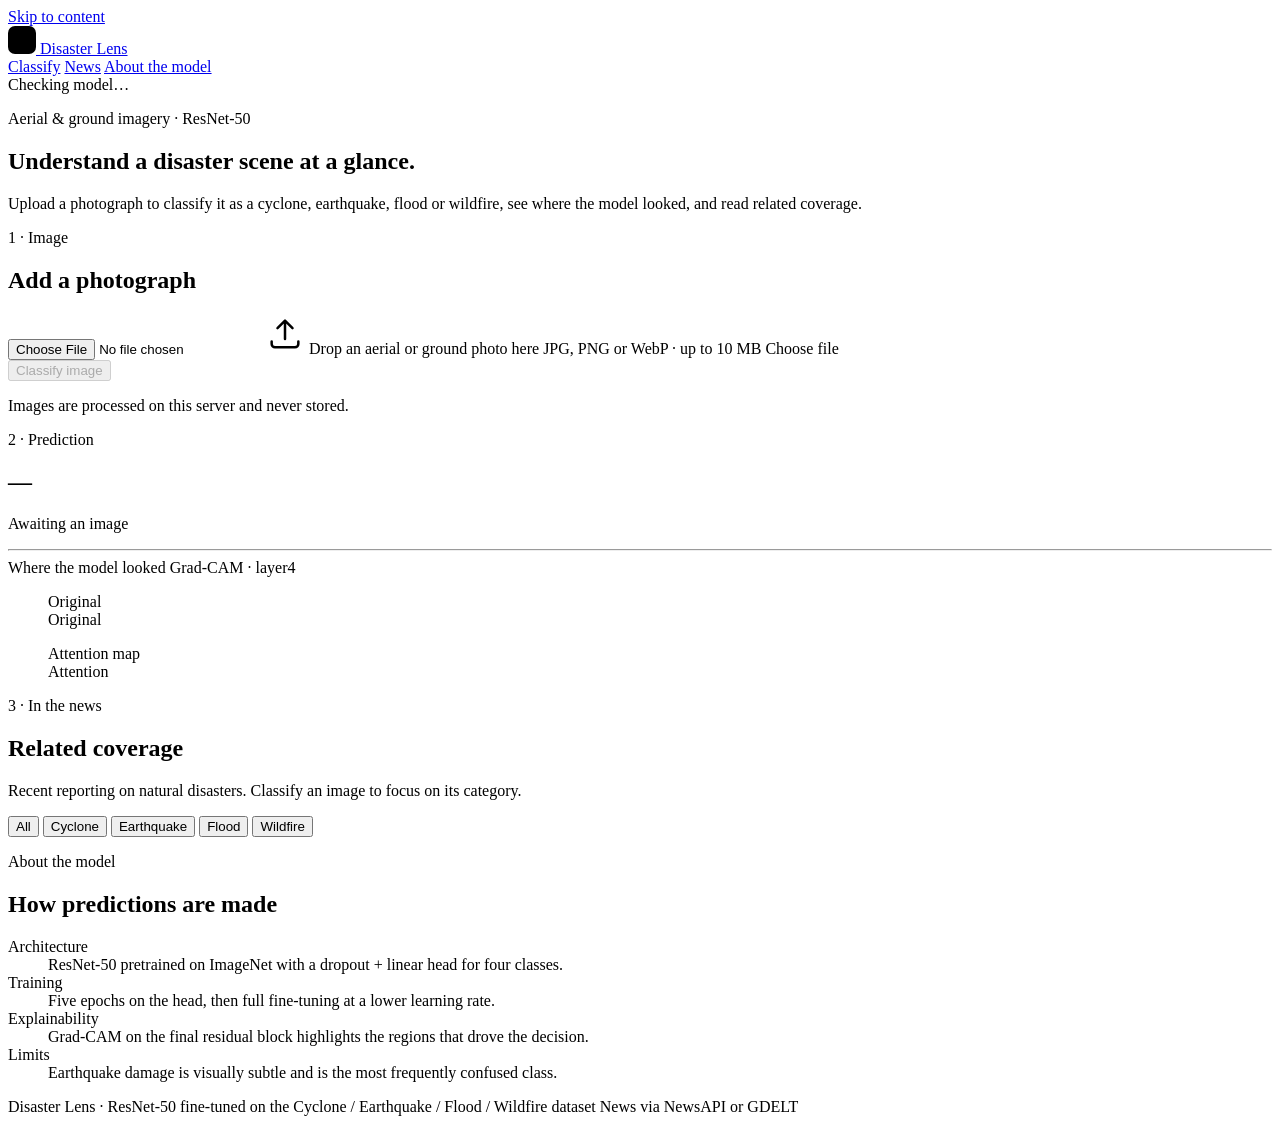
==== app/static/index.html @ 365e050f "Add Disaster Lens web UI with related-news feed - FastAPI server (app/) with /api/predict (class, pr" ====
<!doctype html>
<html lang="en">
<head>
  <meta charset="utf-8">
  <meta name="viewport" content="width=device-width, initial-scale=1">
  <title>Disaster Lens</title>
  <meta name="description" content="Classify disaster imagery, see where the model looked, and read related news.">
  <link rel="icon" href="/static/favicon.svg" type="image/svg+xml">
  <link rel="preconnect" href="https://fonts.googleapis.com">
  <link rel="preconnect" href="https://fonts.gstatic.com" crossorigin>
  <link href="https://fonts.googleapis.com/css2?family=IBM+Plex+Mono:wght@500&family=IBM+Plex+Sans:wght@400;500;600&family=Newsreader:opsz,wght@6..72,500&display=swap" rel="stylesheet">
  <link rel="stylesheet" href="/static/styles.css">
</head>
<body>
  <a class="skip-link" href="#classify">Skip to content</a>

  <header class="site-header">
    <div class="container header-inner">
      <a class="brand" href="/" aria-label="Disaster Lens home">
        <svg class="brand-mark" width="28" height="28" viewBox="0 0 28 28" aria-hidden="true">
          <rect width="28" height="28" rx="7" fill="var(--accent)"/>
          <circle cx="14" cy="14" r="6" fill="none" stroke="var(--on-accent)" stroke-width="1.6"/>
          <circle cx="14" cy="14" r="1.8" fill="var(--on-accent)"/>
          <path d="M14 4.5v3M14 20.5v3M4.5 14h3M20.5 14h3" stroke="var(--on-accent)" stroke-width="1.6" stroke-linecap="round"/>
        </svg>
        <span class="brand-name">Disaster Lens</span>
      </a>
      <nav class="nav" aria-label="Primary">
        <a href="#classify" aria-current="true">Classify</a>
        <a href="#news">News</a>
        <a href="#about">About the model</a>
      </nav>
      <span class="status-pill" id="status" data-state="loading">
        <span class="dot" aria-hidden="true"></span><span class="status-label">Checking model…</span>
      </span>
    </div>
  </header>

  <main>
    <section class="intro container">
      <p class="overline accent">Aerial &amp; ground imagery · ResNet-50</p>
      <h1 class="display">Understand a disaster scene at a glance.</h1>
      <p class="lede">Upload a photograph to classify it as a cyclone, earthquake, flood or wildfire, see where the model looked, and read related coverage.</p>
    </section>

    <section id="classify" class="workspace container" aria-label="Classifier">
      <!-- 1 · Image -->
      <form class="card" id="upload-form" novalidate>
        <div class="card-title">
          <p class="overline">1 · Image</p>
          <h2 class="heading-l">Add a photograph</h2>
        </div>

        <label class="dropzone" id="dropzone" for="file-input">
          <input id="file-input" name="file" type="file" accept="image/jpeg,image/png,image/webp" class="visually-hidden">
          <span class="dropzone-empty" id="dropzone-empty">
            <svg width="40" height="40" viewBox="0 0 24 24" fill="none" aria-hidden="true">
              <path d="M4 16.5V18a2 2 0 0 0 2 2h12a2 2 0 0 0 2-2v-1.5M12 15V4m0 0L7.5 8.5M12 4l4.5 4.5" stroke="currentColor" stroke-width="1.5" stroke-linecap="round" stroke-linejoin="round"/>
            </svg>
            <span class="label-m">Drop an aerial or ground photo here</span>
            <span class="body-m subtle">JPG, PNG or WebP · up to 10 MB</span>
            <span class="btn btn-secondary" aria-hidden="true">Choose file</span>
          </span>
          <span class="dropzone-preview" id="dropzone-preview" hidden>
            <img id="preview-img" alt="Selected image preview">
            <span class="preview-meta">
              <span class="label-m" id="preview-name"></span>
              <span class="label-s subtle">Click or drop to replace</span>
            </span>
          </span>
        </label>

        <div class="actions">
          <button class="btn btn-primary" id="classify-btn" type="submit" disabled>Classify image</button>
          <p class="body-m subtle">Images are processed on this server and never stored.</p>
        </div>
      </form>

      <!-- 2 · Prediction -->
      <section class="card result" id="result" aria-live="polite" data-state="empty">
        <div class="card-title">
          <p class="overline">2 · Prediction</p>
          <div class="headline">
            <h2 class="display" id="pred-label">—</h2>
            <span class="mono-m muted" id="pred-confidence">Awaiting an image</span>
          </div>
        </div>

        <p class="notice" id="result-notice" hidden></p>

        <ul class="probabilities" id="probabilities">
          <!-- rows rendered by app.js -->
        </ul>

        <hr class="divider">

        <div class="attention">
          <div class="attention-header">
            <span class="label-m">Where the model looked</span>
            <span class="label-s subtle">Grad-CAM · layer4</span>
          </div>
          <div class="attention-images">
            <figure>
              <div class="frame"><img id="img-original" alt="" hidden><span class="frame-empty">Original</span></div>
              <figcaption class="label-s muted">Original</figcaption>
            </figure>
            <figure>
              <div class="frame"><img id="img-gradcam" alt="" hidden><span class="frame-empty">Attention map</span></div>
              <figcaption class="label-s muted">Attention</figcaption>
            </figure>
          </div>
        </div>
      </section>
    </section>

    <!-- 3 · News -->
    <section id="news" class="news" aria-labelledby="news-title">
      <div class="container">
        <div class="news-header">
          <div class="card-title">
            <p class="overline">3 · In the news</p>
            <h2 class="heading-l" id="news-title">Related coverage</h2>
            <p class="body-m muted" id="news-sub">Recent reporting on natural disasters. Classify an image to focus on its category.</p>
          </div>
          <div class="chips" role="radiogroup" aria-label="Filter news by category" id="chips">
            <button class="chip" role="radio" data-category="all" aria-checked="true">All</button>
            <button class="chip" role="radio" data-category="cyclone" aria-checked="false">Cyclone</button>
            <button class="chip" role="radio" data-category="earthquake" aria-checked="false">Earthquake</button>
            <button class="chip" role="radio" data-category="flood" aria-checked="false">Flood</button>
            <button class="chip" role="radio" data-category="wildfire" aria-checked="false">Wildfire</button>
          </div>
        </div>
        <div class="news-grid" id="news-grid" aria-busy="true"></div>
        <p class="news-provider label-s subtle" id="news-provider"></p>
      </div>
    </section>

    <!-- About -->
    <section id="about" class="about container" aria-labelledby="about-title">
      <div class="card-title">
        <p class="overline">About the model</p>
        <h2 class="heading-l" id="about-title">How predictions are made</h2>
      </div>
      <dl class="facts">
        <div><dt class="label-s subtle">Architecture</dt><dd class="body-m">ResNet-50 pretrained on ImageNet with a dropout + linear head for four classes.</dd></div>
        <div><dt class="label-s subtle">Training</dt><dd class="body-m">Five epochs on the head, then full fine-tuning at a lower learning rate.</dd></div>
        <div><dt class="label-s subtle">Explainability</dt><dd class="body-m">Grad-CAM on the final residual block highlights the regions that drove the decision.</dd></div>
        <div><dt class="label-s subtle">Limits</dt><dd class="body-m">Earthquake damage is visually subtle and is the most frequently confused class.</dd></div>
      </dl>
    </section>
  </main>

  <footer class="site-footer">
    <div class="container footer-inner">
      <span class="label-s subtle">Disaster Lens · ResNet-50 fine-tuned on the Cyclone / Earthquake / Flood / Wildfire dataset</span>
      <span class="label-s subtle" id="footer-provider">News via NewsAPI or GDELT</span>
    </div>
  </footer>

  <template id="news-card-tpl">
    <a class="news-card" target="_blank" rel="noopener noreferrer">
      <div class="news-image" hidden><img alt="" loading="lazy" referrerpolicy="no-referrer"></div>
      <div class="news-body">
        <div class="news-meta">
          <span class="badge"><span class="dot" aria-hidden="true"></span><span class="badge-label"></span></span>
          <span class="label-s subtle news-source"></span>
        </div>
        <h3 class="heading-m news-title"></h3>
        <p class="body-m muted news-summary"></p>
        <span class="label-m accent news-link">Read article →</span>
      </div>
    </a>
  </template>

  <script src="/static/app.js" defer></script>
</body>
</html>
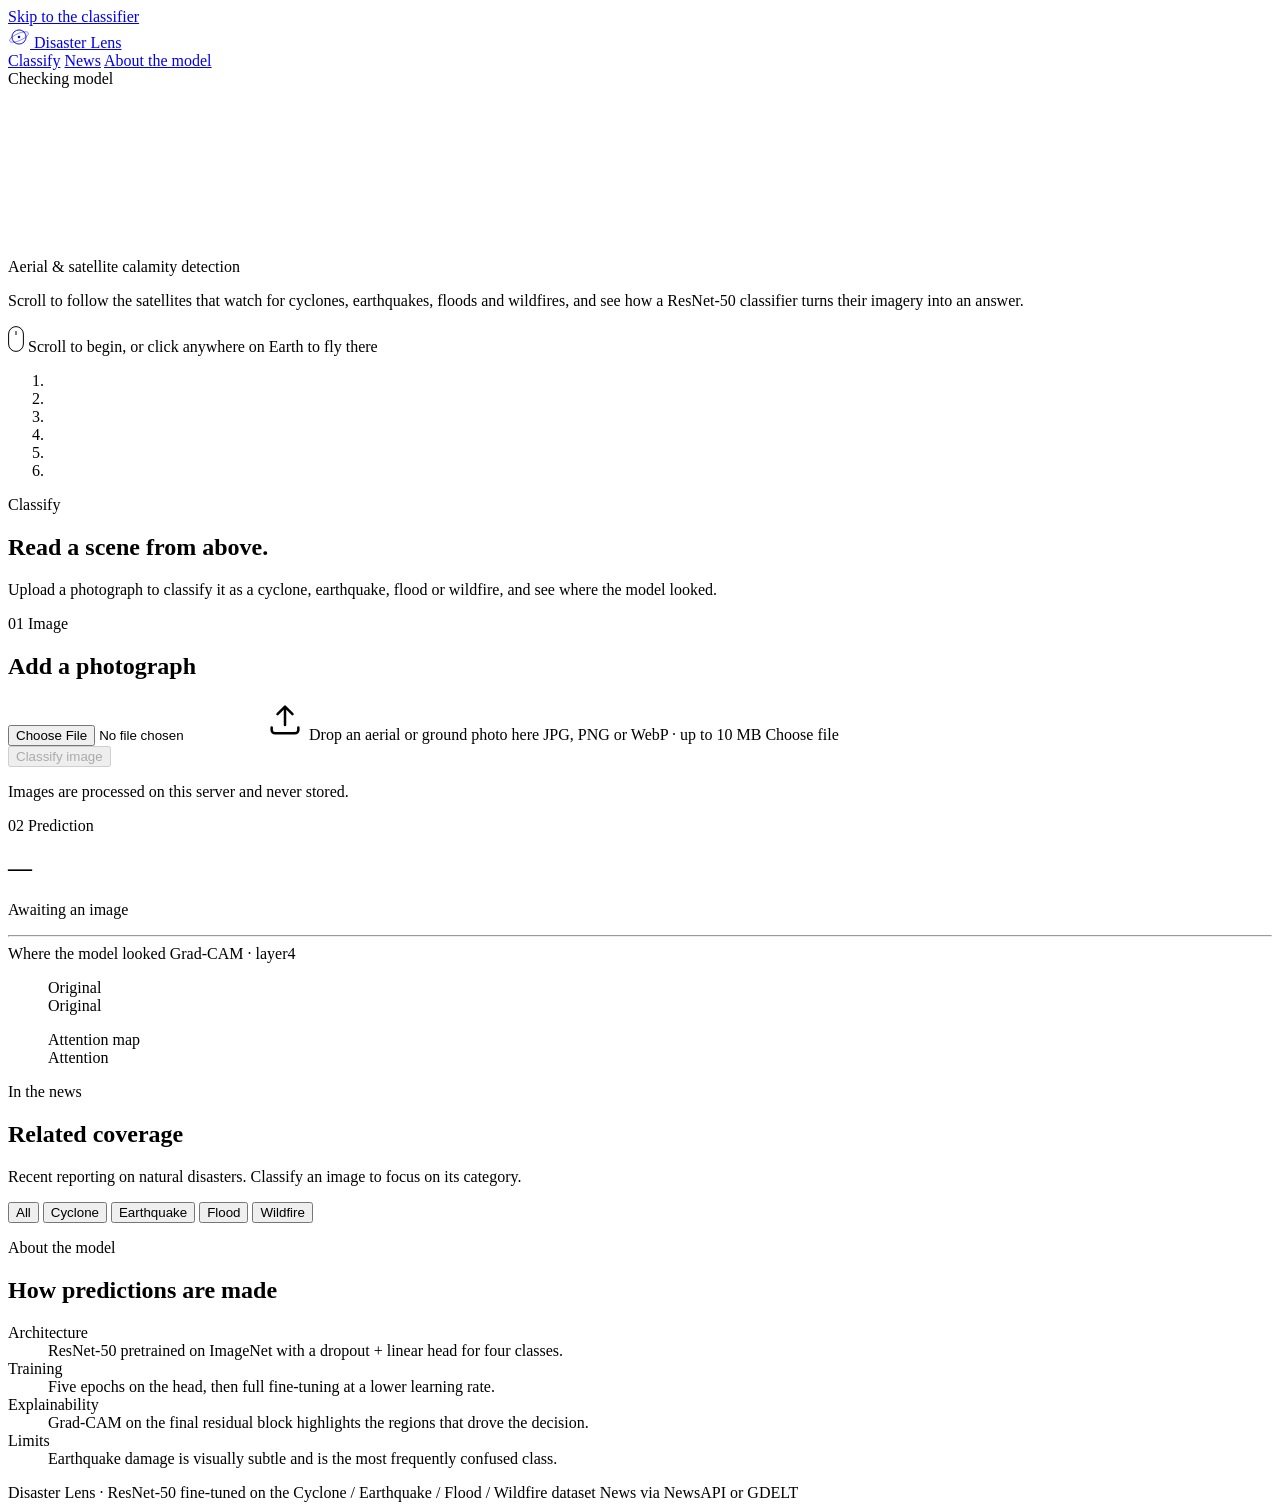
==== commit 9304d838: "Add dotted-globe cover and dark editorial theme - Scroll-driven cover: canvas globe built from a Nat" ====
--- a/app/static/index.html
+++ b/app/static/index.html
@@ -1,5 +1,5 @@
 <!doctype html>
-<html lang="en">
+<html lang="en" class="dark">
 <head>
   <meta charset="utf-8">
   <meta name="viewport" content="width=device-width, initial-scale=1">
@@ -8,46 +8,93 @@
   <link rel="icon" href="/static/favicon.svg" type="image/svg+xml">
   <link rel="preconnect" href="https://fonts.googleapis.com">
   <link rel="preconnect" href="https://fonts.gstatic.com" crossorigin>
-  <link href="https://fonts.googleapis.com/css2?family=IBM+Plex+Mono:wght@500&family=IBM+Plex+Sans:wght@400;500;600&family=Newsreader:opsz,wght@6..72,500&display=swap" rel="stylesheet">
+  <link href="https://fonts.googleapis.com/css2?family=EB+Garamond:ital,wght@0,400;0,500;1,400&family=IBM+Plex+Mono:wght@400;500&display=swap" rel="stylesheet">
   <link rel="stylesheet" href="/static/styles.css">
 </head>
 <body>
-  <a class="skip-link" href="#classify">Skip to content</a>
-
-  <header class="site-header">
-    <div class="container header-inner">
-      <a class="brand" href="/" aria-label="Disaster Lens home">
-        <svg class="brand-mark" width="28" height="28" viewBox="0 0 28 28" aria-hidden="true">
-          <rect width="28" height="28" rx="7" fill="var(--accent)"/>
-          <circle cx="14" cy="14" r="6" fill="none" stroke="var(--on-accent)" stroke-width="1.6"/>
-          <circle cx="14" cy="14" r="1.8" fill="var(--on-accent)"/>
-          <path d="M14 4.5v3M14 20.5v3M4.5 14h3M20.5 14h3" stroke="var(--on-accent)" stroke-width="1.6" stroke-linecap="round"/>
+  <a class="skip-link" href="#classify">Skip to the classifier</a>
+
+  <header class="site-header" id="site-header">
+    <div class="header-inner">
+      <a class="brand" href="#top" aria-label="Disaster Lens, back to the cover">
+        <svg class="brand-mark" width="22" height="22" viewBox="0 0 28 28" aria-hidden="true">
+          <circle cx="14" cy="14" r="9" fill="none" stroke="currentColor" stroke-width="1.2"/>
+          <ellipse cx="14" cy="14" rx="13" ry="4.5" fill="none" stroke="currentColor" stroke-width="0.9" opacity="0.6" transform="rotate(-24 14 14)"/>
+          <circle cx="14" cy="14" r="1.6" fill="currentColor"/>
         </svg>
         <span class="brand-name">Disaster Lens</span>
       </a>
       <nav class="nav" aria-label="Primary">
-        <a href="#classify" aria-current="true">Classify</a>
-        <a href="#news">News</a>
-        <a href="#about">About the model</a>
+        <a href="#classify" data-section="classify">Classify</a>
+        <a href="#news" data-section="news">News</a>
+        <a href="#about" data-section="about">About the model</a>
       </nav>
       <span class="status-pill" id="status" data-state="loading">
-        <span class="dot" aria-hidden="true"></span><span class="status-label">Checking model…</span>
+        <span class="dot" aria-hidden="true"></span><span class="status-label">Checking model</span>
       </span>
     </div>
   </header>
 
   <main>
-    <section class="intro container">
-      <p class="overline accent">Aerial &amp; ground imagery · ResNet-50</p>
-      <h1 class="display">Understand a disaster scene at a glance.</h1>
-      <p class="lede">Upload a photograph to classify it as a cyclone, earthquake, flood or wildfire, see where the model looked, and read related coverage.</p>
-    </section>
-
-    <section id="classify" class="workspace container" aria-label="Classifier">
+    <!-- Cover: scroll-driven tour of the dotted Earth -->
+    <section class="cover" id="top" aria-label="Introduction">
+      <div class="cover-stage">
+        <canvas class="globe" id="globe" aria-label="Dotted globe showing disaster hotspots. Drag to rotate, click to fly to a location." role="img"></canvas>
+
+        <div class="cover-copy">
+          <article class="chapter" data-chapter="0" data-lat="18" data-lon="18">
+            <p class="overline">Aerial &amp; satellite calamity detection</p>
+            <p class="cover-lead">Scroll to follow the satellites that watch for cyclones, earthquakes, floods and wildfires, and see how a ResNet-50 classifier turns their imagery into an answer.</p>
+            <p class="cover-hint">
+              <svg width="16" height="26" viewBox="0 0 16 26" aria-hidden="true"><rect x="0.6" y="0.6" width="14.8" height="24.8" rx="7.4" fill="none" stroke="currentColor" stroke-width="1"/><line x1="8" y1="5" x2="8" y2="9" stroke="currentColor" stroke-width="1"/></svg>
+              <span class="hint-text">Scroll to begin, or click anywhere on Earth to fly there</span>
+            </p>
+          </article>
+          <article class="chapter" data-chapter="1" data-hotspot="cyclone" data-lat="17.5" data-lon="88.5" hidden>
+            <p class="overline"><span class="index">01</span> Cyclone · Bay of Bengal</p>
+            <p class="cover-lead">Geostationary weather satellites image the Bay of Bengal every ten minutes. Spiralling cloud bands around a clear eye are the signature the model learns to recognise.</p>
+            <p class="readout mono">17.5°N  88.5°E · Meteosat / INSAT</p>
+          </article>
+          <article class="chapter" data-chapter="2" data-hotspot="earthquake" data-lat="37.2" data-lon="37" hidden>
+            <p class="overline"><span class="index">02</span> Earthquake · Kahramanmaraş</p>
+            <p class="cover-lead">After an earthquake, damage hides in texture: collapsed roofs and rubble fields. It is the subtlest class, and the one most often confused with the others.</p>
+            <p class="readout mono">37.2°N  37.0°E · WorldView / Pléiades</p>
+          </article>
+          <article class="chapter" data-chapter="3" data-hotspot="flood" data-lat="26.5" data-lon="68" hidden>
+            <p class="overline"><span class="index">03</span> Flood · Indus basin</p>
+            <p class="cover-lead">Floodwater spreads across farmland in flat, dark sheets. Radar satellites see it through cloud, so responders can map who is cut off within hours.</p>
+            <p class="readout mono">26.5°N  68.0°E · Sentinel-1 SAR</p>
+          </article>
+          <article class="chapter" data-chapter="4" data-hotspot="wildfire" data-lat="39.8" data-lon="-121.4" hidden>
+            <p class="overline"><span class="index">04</span> Wildfire · Sierra Nevada</p>
+            <p class="cover-lead">Smoke plumes, active fire fronts and blackened burn scars. Thermal sensors flag new fires; imagery like this confirms what is burning and where it is heading.</p>
+            <p class="readout mono">39.8°N  121.4°W · Landsat 9 / VIIRS</p>
+          </article>
+          <article class="chapter" data-chapter="5" data-lat="10" data-lon="40" hidden>
+            <p class="overline"><span class="index">05</span> Your turn</p>
+            <p class="cover-lead">Bring an aerial or ground photograph. The model names the calamity, shows where it looked, and surfaces the latest reporting so you can follow the response.</p>
+            <a class="btn btn-box" href="#classify">Classify an image</a>
+          </article>
+        </div>
+
+        <ol class="chapter-ticks" aria-hidden="true">
+          <li></li><li></li><li></li><li></li><li></li><li></li>
+        </ol>
+        <p class="selection mono" id="selection" aria-live="polite" hidden></p>
+      </div>
+    </section>
+
+    <section id="classify" class="section container" aria-labelledby="classify-title">
+      <div class="section-head">
+        <p class="overline">Classify</p>
+        <h2 class="display" id="classify-title">Read a scene from above.</h2>
+        <p class="lede">Upload a photograph to classify it as a cyclone, earthquake, flood or wildfire, and see where the model looked.</p>
+      </div>
+      <div class="workspace">
       <!-- 1 · Image -->
       <form class="card" id="upload-form" novalidate>
         <div class="card-title">
-          <p class="overline">1 · Image</p>
+          <p class="overline"><span class="index">01</span> Image</p>
           <h2 class="heading-l">Add a photograph</h2>
         </div>
 
@@ -59,7 +106,7 @@
             </svg>
             <span class="label-m">Drop an aerial or ground photo here</span>
             <span class="body-m subtle">JPG, PNG or WebP · up to 10 MB</span>
-            <span class="btn btn-secondary" aria-hidden="true">Choose file</span>
+            <span class="btn btn-box" aria-hidden="true">Choose file</span>
           </span>
           <span class="dropzone-preview" id="dropzone-preview" hidden>
             <img id="preview-img" alt="Selected image preview">
@@ -79,7 +126,7 @@
       <!-- 2 · Prediction -->
       <section class="card result" id="result" aria-live="polite" data-state="empty">
         <div class="card-title">
-          <p class="overline">2 · Prediction</p>
+          <p class="overline"><span class="index">02</span> Prediction</p>
           <div class="headline">
             <h2 class="display" id="pred-label">—</h2>
             <span class="mono-m muted" id="pred-confidence">Awaiting an image</span>
@@ -97,7 +144,7 @@
         <div class="attention">
           <div class="attention-header">
             <span class="label-m">Where the model looked</span>
-            <span class="label-s subtle">Grad-CAM · layer4</span>
+            <span class="mono subtle">Grad-CAM · layer4</span>
           </div>
           <div class="attention-images">
             <figure>
@@ -111,6 +158,7 @@
           </div>
         </div>
       </section>
+      </div>
     </section>
 
     <!-- 3 · News -->
@@ -118,7 +166,7 @@
       <div class="container">
         <div class="news-header">
           <div class="card-title">
-            <p class="overline">3 · In the news</p>
+            <p class="overline">In the news</p>
             <h2 class="heading-l" id="news-title">Related coverage</h2>
             <p class="body-m muted" id="news-sub">Recent reporting on natural disasters. Classify an image to focus on its category.</p>
           </div>
@@ -172,6 +220,7 @@
     </a>
   </template>
 
+  <script src="/static/globe.js" defer></script>
   <script src="/static/app.js" defer></script>
 </body>
 </html>
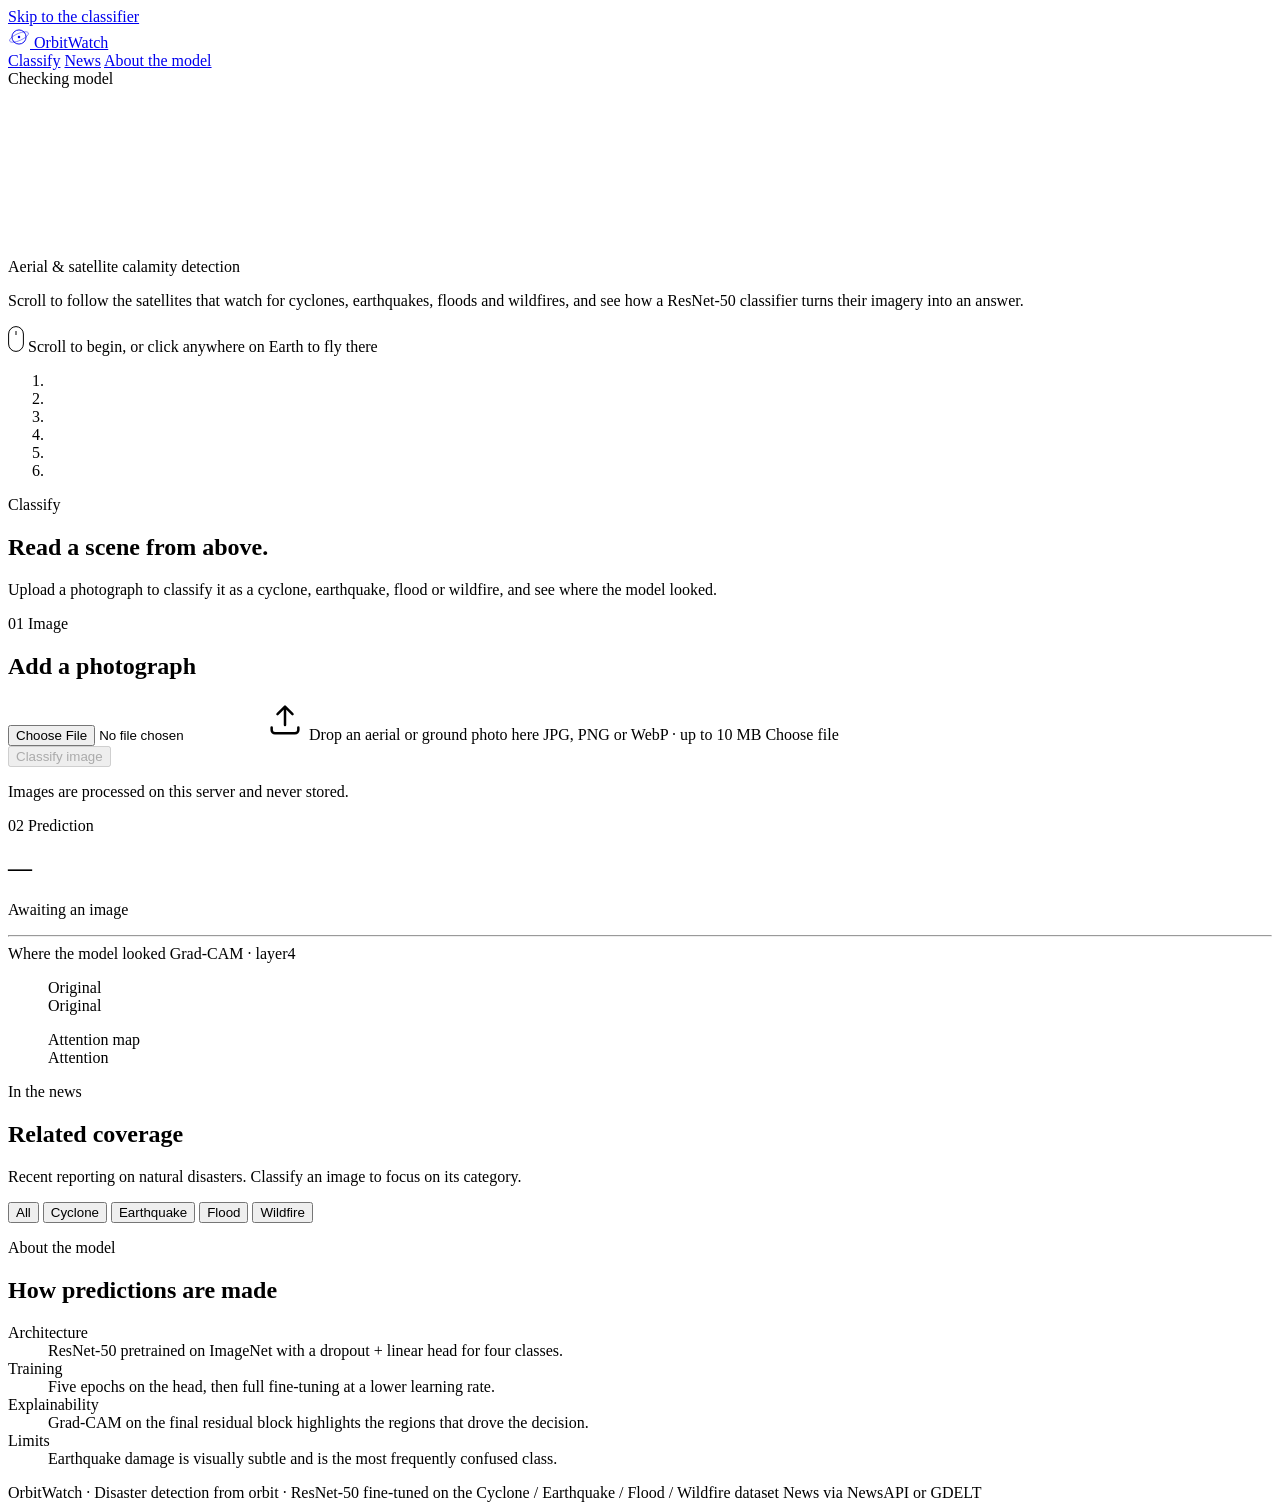
==== commit 7f65ec03: "Rename to OrbitWatch and adopt a muted, glow-free palette - Rename the platform to OrbitWatch ("Disa" ====
--- a/app/static/index.html
+++ b/app/static/index.html
@@ -3,7 +3,7 @@
 <head>
   <meta charset="utf-8">
   <meta name="viewport" content="width=device-width, initial-scale=1">
-  <title>Disaster Lens</title>
+  <title>OrbitWatch · Disaster detection from orbit</title>
   <meta name="description" content="Classify disaster imagery, see where the model looked, and read related news.">
   <link rel="icon" href="/static/favicon.svg" type="image/svg+xml">
   <link rel="preconnect" href="https://fonts.googleapis.com">
@@ -16,13 +16,13 @@
 
   <header class="site-header" id="site-header">
     <div class="header-inner">
-      <a class="brand" href="#top" aria-label="Disaster Lens, back to the cover">
+      <a class="brand" href="#top" aria-label="OrbitWatch, back to the cover">
         <svg class="brand-mark" width="22" height="22" viewBox="0 0 28 28" aria-hidden="true">
           <circle cx="14" cy="14" r="9" fill="none" stroke="currentColor" stroke-width="1.2"/>
           <ellipse cx="14" cy="14" rx="13" ry="4.5" fill="none" stroke="currentColor" stroke-width="0.9" opacity="0.6" transform="rotate(-24 14 14)"/>
           <circle cx="14" cy="14" r="1.6" fill="currentColor"/>
         </svg>
-        <span class="brand-name">Disaster Lens</span>
+        <span class="brand-name">OrbitWatch</span>
       </a>
       <nav class="nav" aria-label="Primary">
         <a href="#classify" data-section="classify">Classify</a>
@@ -200,7 +200,7 @@
 
   <footer class="site-footer">
     <div class="container footer-inner">
-      <span class="label-s subtle">Disaster Lens · ResNet-50 fine-tuned on the Cyclone / Earthquake / Flood / Wildfire dataset</span>
+      <span class="label-s subtle">OrbitWatch · Disaster detection from orbit · ResNet-50 fine-tuned on the Cyclone / Earthquake / Flood / Wildfire dataset</span>
       <span class="label-s subtle" id="footer-provider">News via NewsAPI or GDELT</span>
     </div>
   </footer>
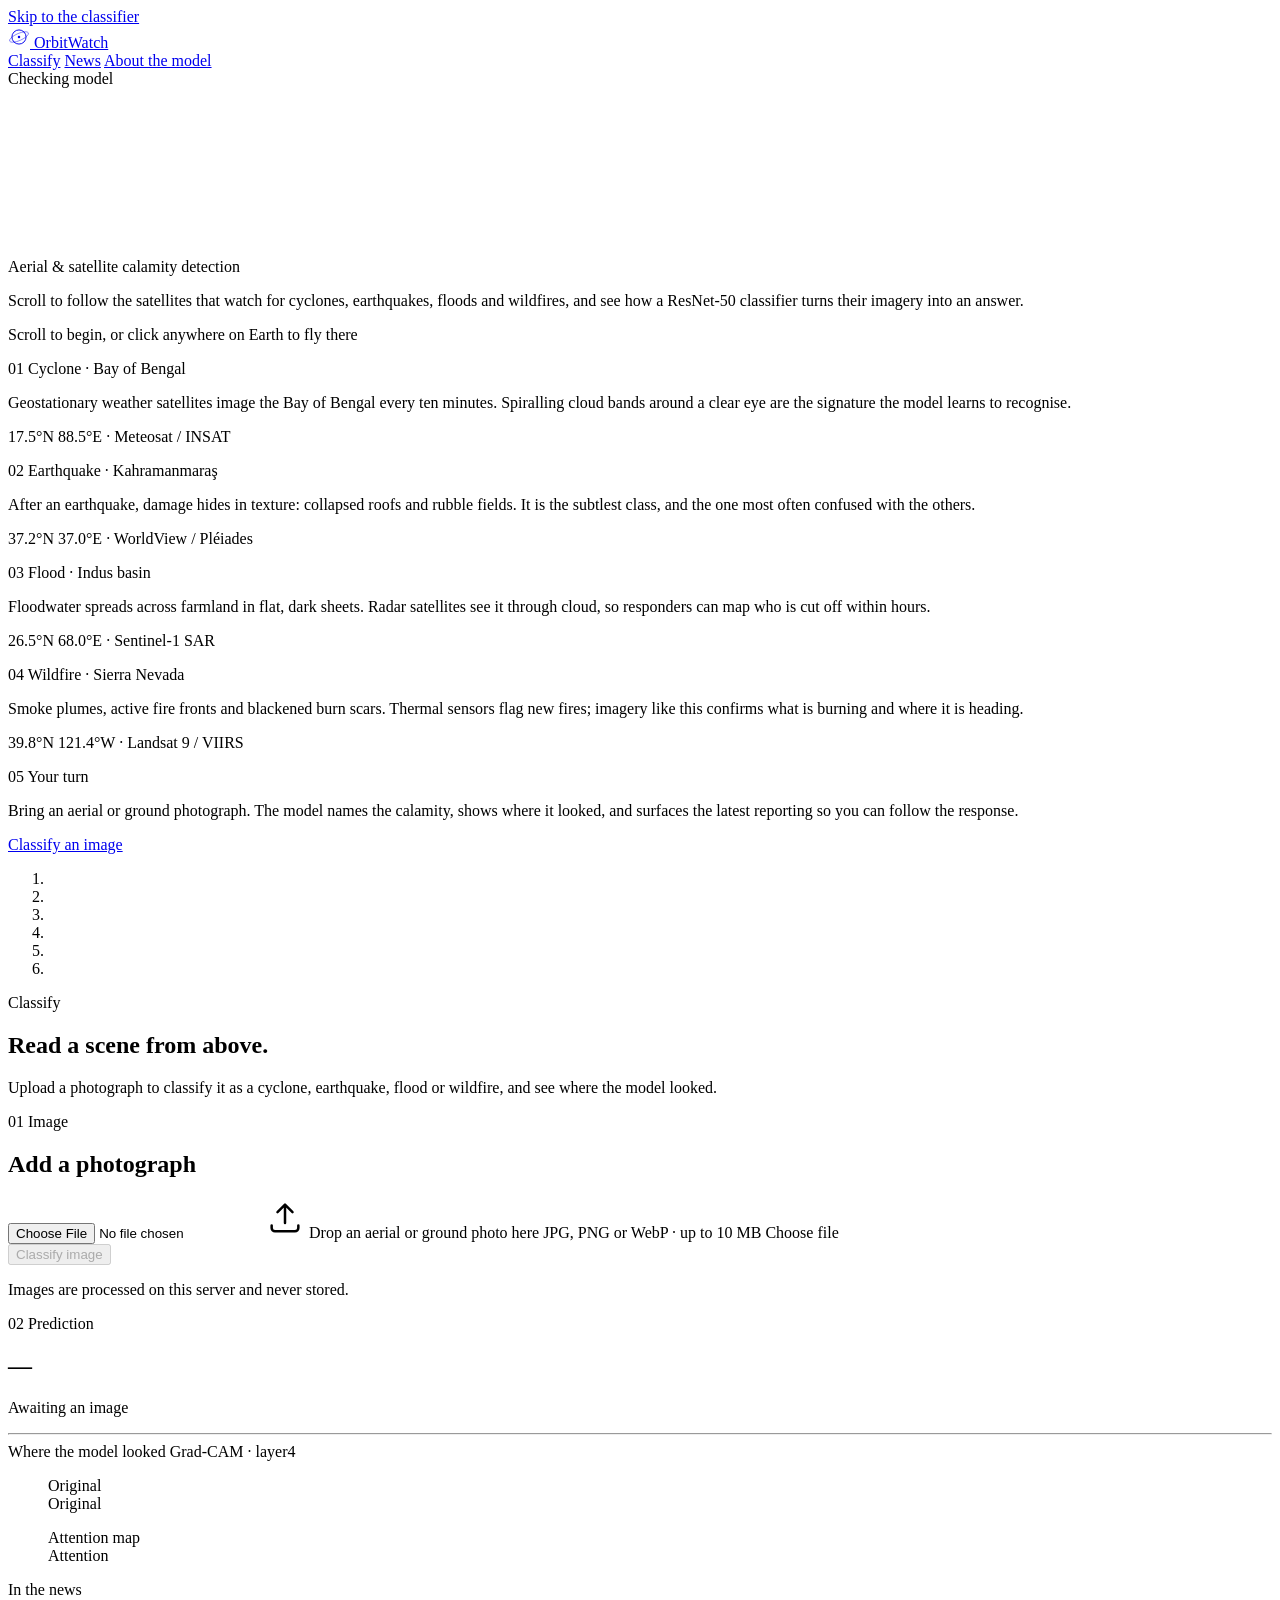
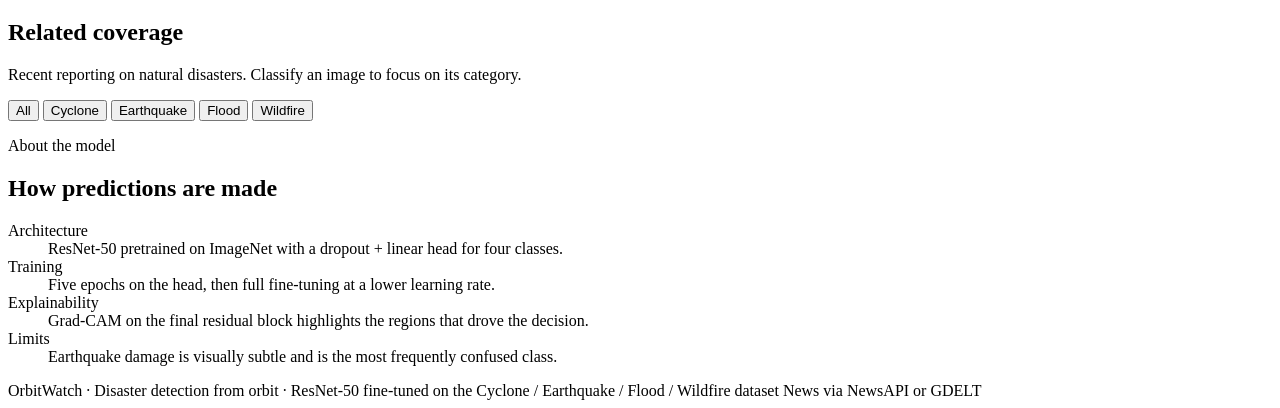
==== commit adbd3f3f: "Cover: gradient panel grows from the scroll-hint mouse The scroll-hint mouse now holds a soft, grain" ====
--- a/app/static/index.html
+++ b/app/static/index.html
@@ -41,36 +41,38 @@
       <div class="cover-stage">
         <canvas class="globe" id="globe" aria-label="Dotted globe showing disaster hotspots. Drag to rotate, click to fly to a location." role="img"></canvas>
 
-        <div class="cover-copy">
-          <article class="chapter" data-chapter="0" data-lat="18" data-lon="18">
+        <div class="reveal" id="reveal" aria-hidden="true"></div>
+
+        <div class="cover-copy" id="cover-copy">
+          <article class="chapter" data-chapter="0" data-lat="18" data-lon="18" data-active="true">
             <p class="overline">Aerial &amp; satellite calamity detection</p>
             <p class="cover-lead">Scroll to follow the satellites that watch for cyclones, earthquakes, floods and wildfires, and see how a ResNet-50 classifier turns their imagery into an answer.</p>
             <p class="cover-hint">
-              <svg width="16" height="26" viewBox="0 0 16 26" aria-hidden="true"><rect x="0.6" y="0.6" width="14.8" height="24.8" rx="7.4" fill="none" stroke="currentColor" stroke-width="1"/><line x1="8" y1="5" x2="8" y2="9" stroke="currentColor" stroke-width="1"/></svg>
+              <span class="mouse" id="mouse" aria-hidden="true"></span>
               <span class="hint-text">Scroll to begin, or click anywhere on Earth to fly there</span>
             </p>
           </article>
-          <article class="chapter" data-chapter="1" data-hotspot="cyclone" data-lat="17.5" data-lon="88.5" hidden>
+          <article class="chapter" data-chapter="1" data-hotspot="cyclone" data-lat="17.5" data-lon="88.5">
             <p class="overline"><span class="index">01</span> Cyclone · Bay of Bengal</p>
             <p class="cover-lead">Geostationary weather satellites image the Bay of Bengal every ten minutes. Spiralling cloud bands around a clear eye are the signature the model learns to recognise.</p>
             <p class="readout mono">17.5°N  88.5°E · Meteosat / INSAT</p>
           </article>
-          <article class="chapter" data-chapter="2" data-hotspot="earthquake" data-lat="37.2" data-lon="37" hidden>
+          <article class="chapter" data-chapter="2" data-hotspot="earthquake" data-lat="37.2" data-lon="37">
             <p class="overline"><span class="index">02</span> Earthquake · Kahramanmaraş</p>
             <p class="cover-lead">After an earthquake, damage hides in texture: collapsed roofs and rubble fields. It is the subtlest class, and the one most often confused with the others.</p>
             <p class="readout mono">37.2°N  37.0°E · WorldView / Pléiades</p>
           </article>
-          <article class="chapter" data-chapter="3" data-hotspot="flood" data-lat="26.5" data-lon="68" hidden>
+          <article class="chapter" data-chapter="3" data-hotspot="flood" data-lat="26.5" data-lon="68">
             <p class="overline"><span class="index">03</span> Flood · Indus basin</p>
             <p class="cover-lead">Floodwater spreads across farmland in flat, dark sheets. Radar satellites see it through cloud, so responders can map who is cut off within hours.</p>
             <p class="readout mono">26.5°N  68.0°E · Sentinel-1 SAR</p>
           </article>
-          <article class="chapter" data-chapter="4" data-hotspot="wildfire" data-lat="39.8" data-lon="-121.4" hidden>
+          <article class="chapter" data-chapter="4" data-hotspot="wildfire" data-lat="39.8" data-lon="-121.4">
             <p class="overline"><span class="index">04</span> Wildfire · Sierra Nevada</p>
             <p class="cover-lead">Smoke plumes, active fire fronts and blackened burn scars. Thermal sensors flag new fires; imagery like this confirms what is burning and where it is heading.</p>
             <p class="readout mono">39.8°N  121.4°W · Landsat 9 / VIIRS</p>
           </article>
-          <article class="chapter" data-chapter="5" data-lat="10" data-lon="40" hidden>
+          <article class="chapter" data-chapter="5" data-lat="10" data-lon="40">
             <p class="overline"><span class="index">05</span> Your turn</p>
             <p class="cover-lead">Bring an aerial or ground photograph. The model names the calamity, shows where it looked, and surfaces the latest reporting so you can follow the response.</p>
             <a class="btn btn-box" href="#classify">Classify an image</a>
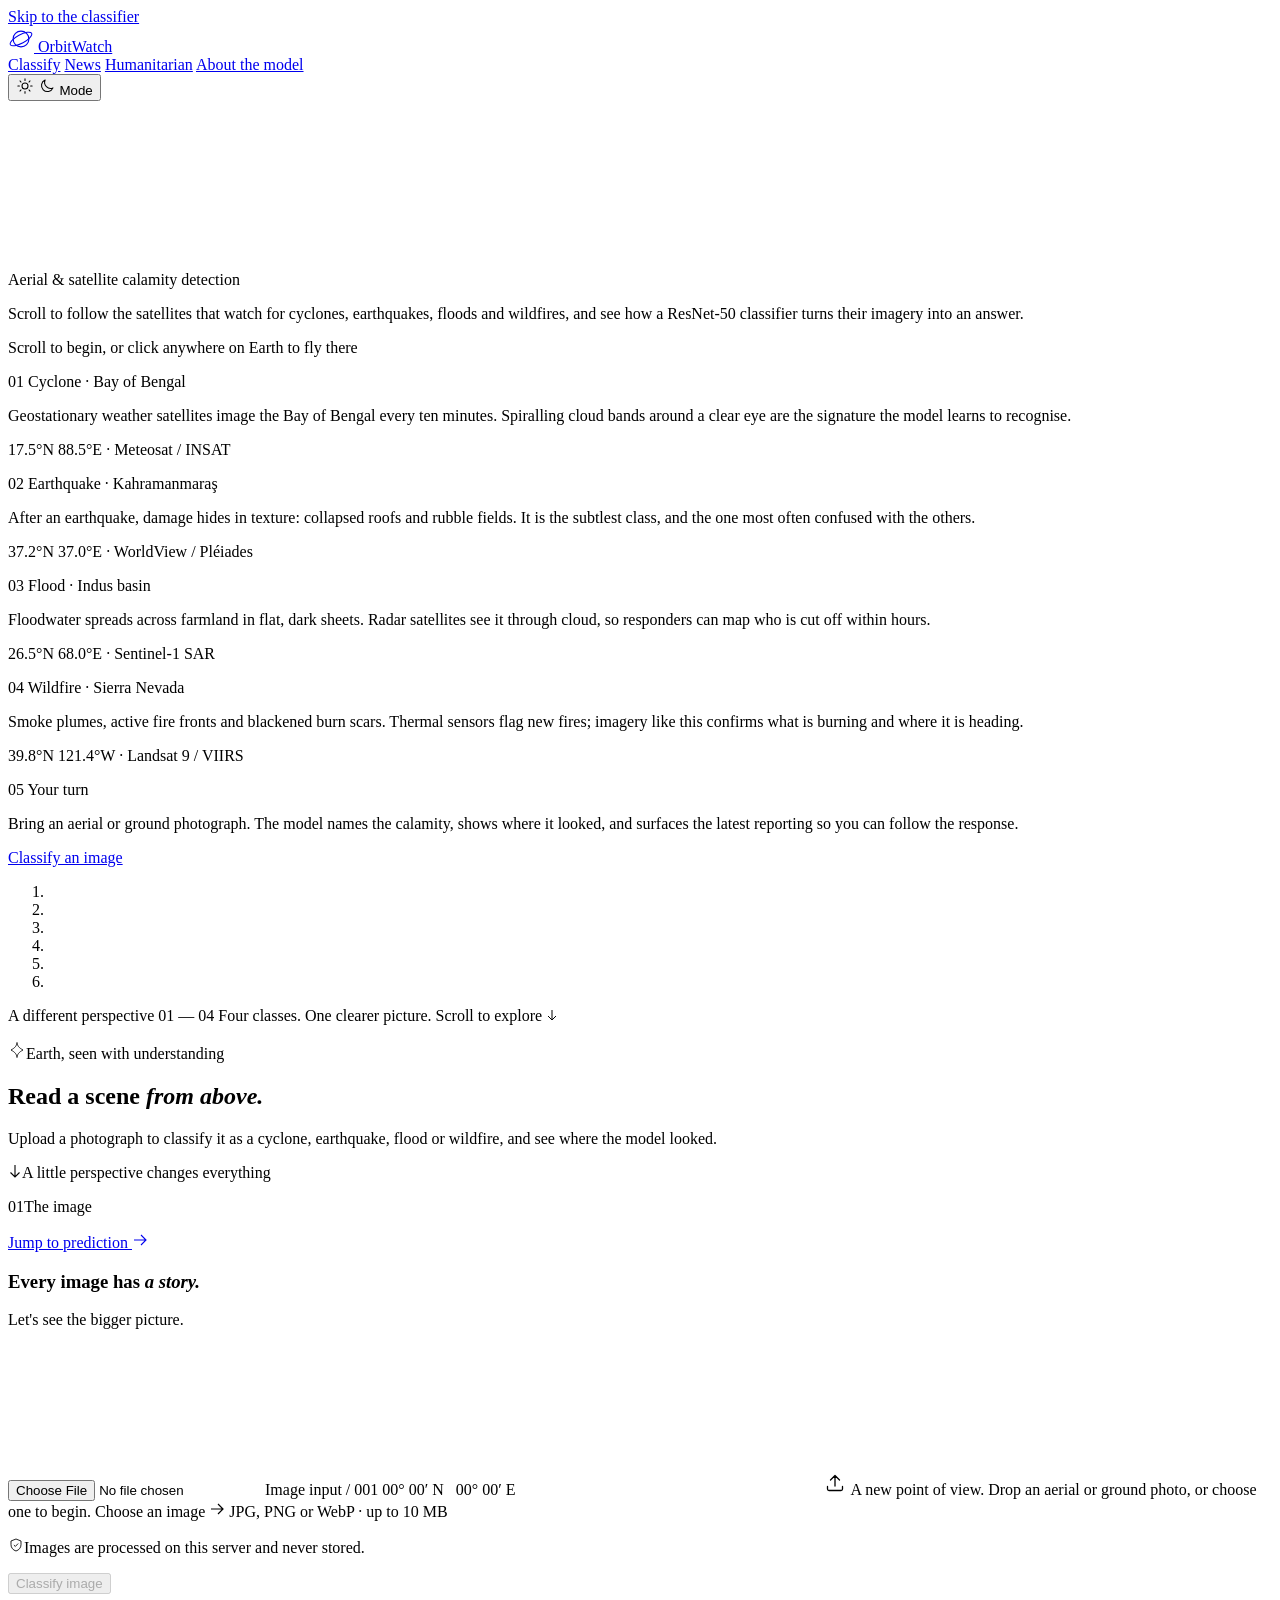
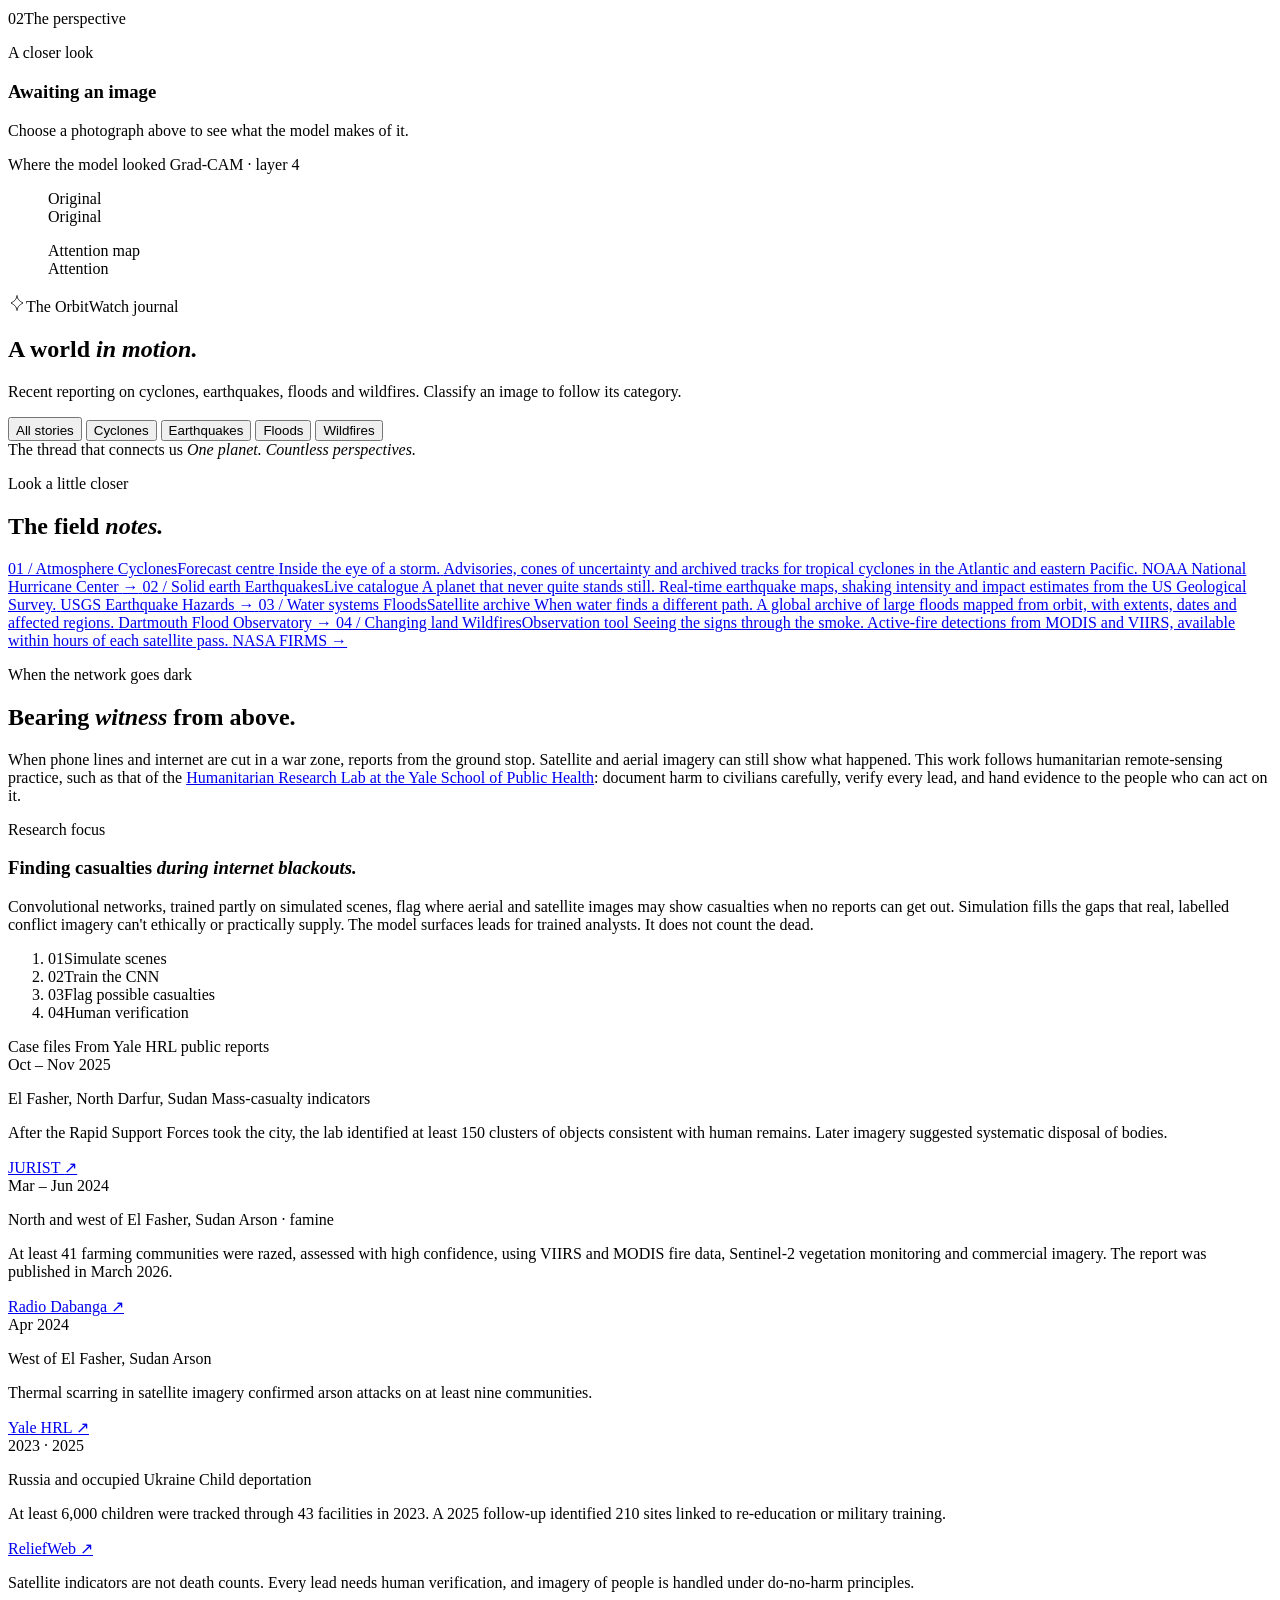
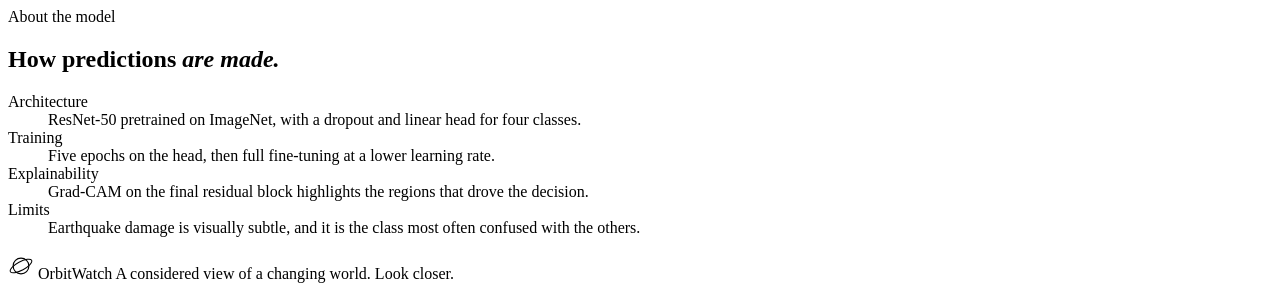
==== commit b9e81be2: "Day/night modes, zoom-into-the-full-stop upload, journal and humanitarian section - Day (cream and f" ====
--- a/app/static/index.html
+++ b/app/static/index.html
@@ -1,14 +1,25 @@
 <!doctype html>
-<html lang="en" class="dark">
+<html lang="en">
 <head>
   <meta charset="utf-8">
   <meta name="viewport" content="width=device-width, initial-scale=1">
   <title>OrbitWatch · Disaster detection from orbit</title>
-  <meta name="description" content="Classify disaster imagery, see where the model looked, and read related news.">
+  <meta name="description" content="Classify disaster imagery, see where the model looked, follow related reporting, and read humanitarian case files.">
   <link rel="icon" href="/static/favicon.svg" type="image/svg+xml">
+  <script>
+    // Set the theme before first paint so there is no flash.
+    (function () {
+      var t = null;
+      try { t = localStorage.getItem("ow-theme"); } catch (e) {}
+      if (t !== "day" && t !== "night") {
+        t = window.matchMedia && window.matchMedia("(prefers-color-scheme: dark)").matches ? "night" : "day";
+      }
+      document.documentElement.dataset.theme = t;
+    })();
+  </script>
   <link rel="preconnect" href="https://fonts.googleapis.com">
   <link rel="preconnect" href="https://fonts.gstatic.com" crossorigin>
-  <link href="https://fonts.googleapis.com/css2?family=EB+Garamond:ital,wght@0,400;0,500;1,400&family=IBM+Plex+Mono:wght@400;500&display=swap" rel="stylesheet">
+  <link href="https://fonts.googleapis.com/css2?family=DM+Sans:opsz,wght@9..40,400;9..40,500;9..40,600&family=EB+Garamond:ital,wght@0,400;0,500;1,400;1,500&display=swap" rel="stylesheet">
   <link rel="stylesheet" href="/static/styles.css">
 </head>
 <body>
@@ -17,26 +28,29 @@
   <header class="site-header" id="site-header">
     <div class="header-inner">
       <a class="brand" href="#top" aria-label="OrbitWatch, back to the cover">
-        <svg class="brand-mark" width="22" height="22" viewBox="0 0 28 28" aria-hidden="true">
-          <circle cx="14" cy="14" r="9" fill="none" stroke="currentColor" stroke-width="1.2"/>
-          <ellipse cx="14" cy="14" rx="13" ry="4.5" fill="none" stroke="currentColor" stroke-width="0.9" opacity="0.6" transform="rotate(-24 14 14)"/>
-          <circle cx="14" cy="14" r="1.6" fill="currentColor"/>
+        <svg class="brand-mark" width="26" height="26" viewBox="0 0 28 28" aria-hidden="true">
+          <circle cx="14" cy="14" r="8.5" fill="none" stroke="currentColor" stroke-width="1.2"/>
+          <ellipse cx="14" cy="14" rx="13" ry="4.6" fill="none" stroke="currentColor" stroke-width="1" transform="rotate(-28 14 14)"/>
         </svg>
         <span class="brand-name">OrbitWatch</span>
       </a>
       <nav class="nav" aria-label="Primary">
         <a href="#classify" data-section="classify">Classify</a>
         <a href="#news" data-section="news">News</a>
+        <a href="#humanitarian" data-section="humanitarian">Humanitarian</a>
         <a href="#about" data-section="about">About the model</a>
       </nav>
-      <span class="status-pill" id="status" data-state="loading">
-        <span class="dot" aria-hidden="true"></span><span class="status-label">Checking model</span>
-      </span>
+      <button class="mode-toggle" id="mode-toggle" type="button" aria-label="Switch to night mode" title="Switch to night mode">
+        <span class="mode-icon" aria-hidden="true">
+          <svg class="icon-sun" width="18" height="18" viewBox="0 0 24 24" fill="none" stroke="currentColor" stroke-width="1.4" stroke-linecap="round"><circle cx="12" cy="12" r="4"/><path d="M12 2.5v2M12 19.5v2M2.5 12h2M19.5 12h2M5.3 5.3l1.4 1.4M17.3 17.3l1.4 1.4M5.3 18.7l1.4-1.4M17.3 6.7l1.4-1.4"/></svg>
+          <svg class="icon-moon" width="18" height="18" viewBox="0 0 24 24" fill="none" stroke="currentColor" stroke-width="1.4" stroke-linecap="round" stroke-linejoin="round"><path d="M20 14.5A8 8 0 0 1 9.5 4a8 8 0 1 0 10.5 10.5Z"/></svg>
+        </span>
+        <span class="mode-label">Mode</span>
+      </button>
     </div>
   </header>
 
   <main>
-    <!-- Cover: scroll-driven tour of the dotted Earth -->
     <section class="cover" id="top" aria-label="Introduction">
       <div class="cover-stage">
         <canvas class="globe" id="globe" aria-label="Dotted globe showing disaster hotspots. Drag to rotate, click to fly to a location." role="img"></canvas>
@@ -86,139 +100,279 @@
       </div>
     </section>
 
-    <section id="classify" class="section container" aria-labelledby="classify-title">
-      <div class="section-head">
-        <p class="overline">Classify</p>
-        <h2 class="display" id="classify-title">Read a scene from above.</h2>
-        <p class="lede">Upload a photograph to classify it as a cyclone, earthquake, flood or wildfire, and see where the model looked.</p>
-      </div>
-      <div class="workspace">
-      <!-- 1 · Image -->
-      <form class="card" id="upload-form" novalidate>
-        <div class="card-title">
-          <p class="overline"><span class="index">01</span> Image</p>
-          <h2 class="heading-l">Add a photograph</h2>
-        </div>
-
-        <label class="dropzone" id="dropzone" for="file-input">
-          <input id="file-input" name="file" type="file" accept="image/jpeg,image/png,image/webp" class="visually-hidden">
-          <span class="dropzone-empty" id="dropzone-empty">
-            <svg width="40" height="40" viewBox="0 0 24 24" fill="none" aria-hidden="true">
-              <path d="M4 16.5V18a2 2 0 0 0 2 2h12a2 2 0 0 0 2-2v-1.5M12 15V4m0 0L7.5 8.5M12 4l4.5 4.5" stroke="currentColor" stroke-width="1.5" stroke-linecap="round" stroke-linejoin="round"/>
-            </svg>
-            <span class="label-m">Drop an aerial or ground photo here</span>
-            <span class="body-m subtle">JPG, PNG or WebP · up to 10 MB</span>
-            <span class="btn btn-box" aria-hidden="true">Choose file</span>
-          </span>
-          <span class="dropzone-preview" id="dropzone-preview" hidden>
-            <img id="preview-img" alt="Selected image preview">
-            <span class="preview-meta">
-              <span class="label-m" id="preview-name"></span>
-              <span class="label-s subtle">Click or drop to replace</span>
-            </span>
-          </span>
-        </label>
-
-        <div class="actions">
-          <button class="btn btn-primary" id="classify-btn" type="submit" disabled>Classify image</button>
-          <p class="body-m subtle">Images are processed on this server and never stored.</p>
-        </div>
-      </form>
-
-      <!-- 2 · Prediction -->
-      <section class="card result" id="result" aria-live="polite" data-state="empty">
-        <div class="card-title">
-          <p class="overline"><span class="index">02</span> Prediction</p>
-          <div class="headline">
-            <h2 class="display" id="pred-label">—</h2>
-            <span class="mono-m muted" id="pred-confidence">Awaiting an image</span>
-          </div>
-        </div>
-
-        <p class="notice" id="result-notice" hidden></p>
-
-        <ul class="probabilities" id="probabilities">
-          <!-- rows rendered by app.js -->
-        </ul>
-
-        <hr class="divider">
-
+    <!-- 01 · Classify: scroll zooms into the full stop, the grid opens, the upload control assembles from dots -->
+    <section id="classify" class="classify" aria-labelledby="classify-title">
+      <div class="classify-stage" id="classify-stage">
+        <div class="classify-glow" aria-hidden="true"></div>
+        <div class="orbit-arcs" aria-hidden="true"><span></span><span></span><span></span><span></span><i></i></div>
+
+        <div class="intro-layer" id="intro-layer">
+          <span class="corner tl eyebrow">A different perspective</span>
+          <span class="corner tr eyebrow">01 — 04</span>
+          <span class="corner bl eyebrow">Four classes. One clearer picture.</span>
+          <span class="corner br eyebrow">Scroll to explore
+            <svg width="12" height="12" viewBox="0 0 12 12" aria-hidden="true"><path d="M6 1v10M2 7l4 4 4-4" fill="none" stroke="currentColor" stroke-width="1"/></svg></span>
+          <div class="intro-center">
+            <p class="eyebrow strong"><svg class="sparkle" width="18" height="18" viewBox="0 0 24 24" aria-hidden="true"><path d="M12 2c.6 4.6 2.4 6.9 8 10-5.6 3.1-7.4 5.4-8 10-.6-4.6-2.4-6.9-8-10 5.6-3.1 7.4-5.4 8-10Z" fill="none" stroke="currentColor" stroke-width="1.1"/></svg>Earth, seen with understanding</p>
+            <h2 class="hero-title" id="classify-title">Read a scene <em>from above.</em></h2>
+            <p class="hero-sub">Upload a photograph to classify it as a cyclone, earthquake, flood or wildfire, and see where the model looked<span class="period" id="period">.</span></p>
+            <p class="hero-cue"><span class="cue-circle" aria-hidden="true"><svg width="14" height="14" viewBox="0 0 14 14"><path d="M7 1v12M2.5 8.5 7 13l4.5-4.5" fill="none" stroke="currentColor" stroke-width="1.1"/></svg></span>A little perspective changes everything</p>
+          </div>
+        </div>
+
+        <div class="portal" id="portal">
+          <div class="portal-inner container">
+            <div class="section-bar">
+              <p class="section-tag"><span class="num">01</span>The image</p>
+              <a class="text-link" href="#prediction" id="jump-link">Jump to prediction <svg width="16" height="16" viewBox="0 0 16 16" aria-hidden="true"><path d="M2 8h12M9 3l5 5-5 5" fill="none" stroke="currentColor" stroke-width="1.1"/></svg></a>
+            </div>
+            <div class="section-title-row">
+              <h3 class="section-title">Every image has <em>a story.</em></h3>
+              <p class="section-aside">Let's see the bigger picture.</p>
+            </div>
+
+            <form class="upload" id="upload-form" novalidate>
+              <label class="upload-panel" id="dropzone" for="file-input">
+                <input id="file-input" name="file" type="file" accept="image/jpeg,image/png,image/webp" class="visually-hidden">
+                <span class="panel-grid" aria-hidden="true"></span>
+                <span class="panel-tick tl" aria-hidden="true"></span><span class="panel-tick br" aria-hidden="true"></span>
+                <span class="panel-label left eyebrow">Image input / 001</span>
+                <span class="panel-label right eyebrow" id="panel-coords">00° 00′ N &nbsp; 00° 00′ E</span>
+                <span class="rings" aria-hidden="true"><i></i><i></i><i></i><i></i><i></i></span>
+                <span class="ripples" id="ripples" aria-hidden="true"></span>
+                <canvas class="assemble" id="assemble" aria-hidden="true"></canvas>
+
+                <span class="upload-empty" id="dropzone-empty">
+                  <span class="upload-icon" data-target="ring">
+                    <svg width="24" height="24" viewBox="0 0 24 24" fill="none" aria-hidden="true"><path d="M4.5 15.5V18a1.5 1.5 0 0 0 1.5 1.5h12a1.5 1.5 0 0 0 1.5-1.5v-2.5M12 15V4.5m0 0L7.5 9M12 4.5 16.5 9" stroke="currentColor" stroke-width="1.3" stroke-linecap="round" stroke-linejoin="round"/></svg>
+                  </span>
+                  <span class="upload-title" data-target="text">A new point of view.</span>
+                  <span class="upload-sub">Drop an aerial or ground photo, or choose one to begin.</span>
+                  <span class="btn btn-primary btn-lg" data-target="fill">Choose an image <svg width="16" height="16" viewBox="0 0 16 16" aria-hidden="true"><path d="M2 8h12M9 3l5 5-5 5" fill="none" stroke="currentColor" stroke-width="1.2"/></svg></span>
+                  <span class="upload-meta eyebrow">JPG, PNG or WebP · up to 10 MB</span>
+                </span>
+
+                <span class="upload-preview" id="dropzone-preview" hidden>
+                  <img id="preview-img" alt="Selected image preview">
+                  <span class="upload-sub"><span id="preview-name"></span> · <span class="replace">click or drop to replace</span></span>
+                </span>
+              </label>
+
+              <div class="upload-foot">
+                <p class="assurance"><svg width="16" height="16" viewBox="0 0 24 24" fill="none" aria-hidden="true"><path d="M12 3 4.5 6v5.5c0 4.6 3.1 8.2 7.5 9.5 4.4-1.3 7.5-4.9 7.5-9.5V6L12 3Z" stroke="currentColor" stroke-width="1.3"/><path d="m8.8 12 2.2 2.2 4.2-4.4" stroke="currentColor" stroke-width="1.3"/></svg>Images are processed on this server and never stored.</p>
+                <button class="btn btn-primary" id="classify-btn" type="submit" disabled>Classify image</button>
+              </div>
+            </form>
+          </div>
+        </div>
+      </div>
+    </section>
+
+    <!-- 02 · Prediction -->
+    <section id="prediction" class="prediction container" aria-labelledby="prediction-title">
+      <div class="section-bar">
+        <p class="section-tag"><span class="num">02</span>The perspective</p>
+        <span class="eyebrow">A closer look</span>
+      </div>
+      <div class="result" id="result" aria-live="polite" data-state="empty">
+        <div class="result-main">
+          <h3 class="result-label" id="pred-label">Awaiting an image</h3>
+          <p class="result-conf" id="pred-confidence">Choose a photograph above to see what the model makes of it.</p>
+          <p class="notice" id="result-notice" hidden></p>
+          <ul class="probabilities" id="probabilities"></ul>
+        </div>
         <div class="attention">
           <div class="attention-header">
-            <span class="label-m">Where the model looked</span>
-            <span class="mono subtle">Grad-CAM · layer4</span>
+            <span class="eyebrow strong">Where the model looked</span>
+            <span class="eyebrow">Grad-CAM · layer 4</span>
           </div>
           <div class="attention-images">
             <figure>
               <div class="frame"><img id="img-original" alt="" hidden><span class="frame-empty">Original</span></div>
-              <figcaption class="label-s muted">Original</figcaption>
+              <figcaption class="eyebrow">Original</figcaption>
             </figure>
             <figure>
               <div class="frame"><img id="img-gradcam" alt="" hidden><span class="frame-empty">Attention map</span></div>
-              <figcaption class="label-s muted">Attention</figcaption>
+              <figcaption class="eyebrow">Attention</figcaption>
             </figure>
           </div>
         </div>
-      </section>
-      </div>
-    </section>
-
-    <!-- 3 · News -->
-    <section id="news" class="news" aria-labelledby="news-title">
+      </div>
+    </section>
+
+    <!-- Floating "mood widget": jump to the prediction -->
+    <aside class="float-widget" id="float-widget" hidden aria-live="polite">
+      <img id="float-thumb" alt="">
+      <span class="float-text">
+        <span class="eyebrow" id="float-kicker">Ready</span>
+        <span class="float-title" id="float-title">Classify this image</span>
+      </span>
+      <button class="float-action" id="float-action" type="button">Classify</button>
+      <button class="float-close" id="float-close" type="button" aria-label="Dismiss">
+        <svg width="12" height="12" viewBox="0 0 12 12" aria-hidden="true"><path d="M2 2l8 8M10 2l-8 8" stroke="currentColor" stroke-width="1.2"/></svg>
+      </button>
+    </aside>
+
+    <!-- 03 · News: the journal -->
+    <section id="news" class="journal" aria-labelledby="news-title">
+      <div class="container journal-head">
+        <div>
+          <p class="eyebrow strong"><svg class="sparkle" width="18" height="18" viewBox="0 0 24 24" aria-hidden="true"><path d="M12 2c.6 4.6 2.4 6.9 8 10-5.6 3.1-7.4 5.4-8 10-.6-4.6-2.4-6.9-8-10 5.6-3.1 7.4-5.4 8-10Z" fill="none" stroke="currentColor" stroke-width="1.1"/></svg>The OrbitWatch journal</p>
+          <h2 class="display" id="news-title">A world <em>in motion.</em></h2>
+        </div>
+        <p class="section-aside" id="news-sub">Recent reporting on cyclones, earthquakes, floods and wildfires. Classify an image to follow its category.</p>
+      </div>
       <div class="container">
-        <div class="news-header">
-          <div class="card-title">
-            <p class="overline">In the news</p>
-            <h2 class="heading-l" id="news-title">Related coverage</h2>
-            <p class="body-m muted" id="news-sub">Recent reporting on natural disasters. Classify an image to focus on its category.</p>
-          </div>
-          <div class="chips" role="radiogroup" aria-label="Filter news by category" id="chips">
-            <button class="chip" role="radio" data-category="all" aria-checked="true">All</button>
-            <button class="chip" role="radio" data-category="cyclone" aria-checked="false">Cyclone</button>
-            <button class="chip" role="radio" data-category="earthquake" aria-checked="false">Earthquake</button>
-            <button class="chip" role="radio" data-category="flood" aria-checked="false">Flood</button>
-            <button class="chip" role="radio" data-category="wildfire" aria-checked="false">Wildfire</button>
-          </div>
-        </div>
-        <div class="news-grid" id="news-grid" aria-busy="true"></div>
-        <p class="news-provider label-s subtle" id="news-provider"></p>
+        <div class="tabs" role="radiogroup" aria-label="Filter stories by category" id="chips">
+          <button class="tab" role="radio" data-category="all" aria-checked="true">All stories <sup id="story-count"></sup></button>
+          <button class="tab" role="radio" data-category="cyclone" aria-checked="false">Cyclones</button>
+          <button class="tab" role="radio" data-category="earthquake" aria-checked="false">Earthquakes</button>
+          <button class="tab" role="radio" data-category="flood" aria-checked="false">Floods</button>
+          <button class="tab" role="radio" data-category="wildfire" aria-checked="false">Wildfires</button>
+        </div>
+      </div>
+      <div class="band">
+        <div class="container band-inner" id="news-grid" aria-busy="true"></div>
+        <div class="container band-foot">
+          <span class="eyebrow">The thread that connects us</span>
+          <em class="band-quote">One planet. Countless perspectives.</em>
+          <span class="eyebrow" id="news-provider"></span>
+        </div>
+      </div>
+    </section>
+
+    <!-- Field notes -->
+    <section class="field-notes container" aria-labelledby="notes-title">
+      <p class="eyebrow">Look a little closer</p>
+      <h2 class="display" id="notes-title">The field <em>notes.</em></h2>
+      <div class="notes-grid">
+        <a class="note" href="https://www.nhc.noaa.gov/" target="_blank" rel="noopener noreferrer" data-class="cyclone">
+          <span class="note-tile"><span class="eyebrow">01 / Atmosphere</span></span>
+          <span class="note-meta"><span>Cyclones</span><span>Forecast centre</span></span>
+          <span class="note-title">Inside the eye of a storm.</span>
+          <span class="note-body">Advisories, cones of uncertainty and archived tracks for tropical cyclones in the Atlantic and eastern Pacific.</span>
+          <span class="note-source">NOAA National Hurricane Center <span aria-hidden="true">→</span></span>
+        </a>
+        <a class="note" href="https://earthquake.usgs.gov/" target="_blank" rel="noopener noreferrer" data-class="earthquake">
+          <span class="note-tile"><span class="eyebrow">02 / Solid earth</span></span>
+          <span class="note-meta"><span>Earthquakes</span><span>Live catalogue</span></span>
+          <span class="note-title">A planet that never quite stands still.</span>
+          <span class="note-body">Real-time earthquake maps, shaking intensity and impact estimates from the US Geological Survey.</span>
+          <span class="note-source">USGS Earthquake Hazards <span aria-hidden="true">→</span></span>
+        </a>
+        <a class="note" href="https://floodobservatory.colorado.edu/" target="_blank" rel="noopener noreferrer" data-class="flood">
+          <span class="note-tile"><span class="eyebrow">03 / Water systems</span></span>
+          <span class="note-meta"><span>Floods</span><span>Satellite archive</span></span>
+          <span class="note-title">When water finds a different path.</span>
+          <span class="note-body">A global archive of large floods mapped from orbit, with extents, dates and affected regions.</span>
+          <span class="note-source">Dartmouth Flood Observatory <span aria-hidden="true">→</span></span>
+        </a>
+        <a class="note" href="https://firms.modaps.eosdis.nasa.gov/" target="_blank" rel="noopener noreferrer" data-class="wildfire">
+          <span class="note-tile"><span class="eyebrow">04 / Changing land</span></span>
+          <span class="note-meta"><span>Wildfires</span><span>Observation tool</span></span>
+          <span class="note-title">Seeing the signs through the smoke.</span>
+          <span class="note-body">Active-fire detections from MODIS and VIIRS, available within hours of each satellite pass.</span>
+          <span class="note-source">NASA FIRMS <span aria-hidden="true">→</span></span>
+        </a>
+      </div>
+    </section>
+
+    <!-- Humanitarian -->
+    <section id="humanitarian" class="humanitarian" aria-labelledby="hum-title">
+      <div class="hum-glow" aria-hidden="true"></div>
+      <div class="container hum-inner">
+        <div class="hum-head">
+          <p class="eyebrow strong">When the network goes dark</p>
+          <h2 class="display" id="hum-title">Bearing <em>witness</em> from above.</h2>
+          <p class="hum-lede">When phone lines and internet are cut in a war zone, reports from the ground stop. Satellite and aerial imagery can still show what happened. This work follows humanitarian remote-sensing practice, such as that of the <a href="https://medicine.yale.edu/lab/khoshnood/" target="_blank" rel="noopener noreferrer">Humanitarian Research Lab at the Yale School of Public Health</a>: document harm to civilians carefully, verify every lead, and hand evidence to the people who can act on it.</p>
+        </div>
+
+        <article class="research">
+          <p class="eyebrow strong">Research focus</p>
+          <h3 class="research-title">Finding casualties <em>during internet blackouts.</em></h3>
+          <p>Convolutional networks, trained partly on simulated scenes, flag where aerial and satellite images may show casualties when no reports can get out. Simulation fills the gaps that real, labelled conflict imagery can't ethically or practically supply. The model surfaces leads for trained analysts. It does not count the dead.</p>
+          <ol class="pipeline">
+            <li><span class="num">01</span>Simulate scenes</li>
+            <li><span class="num">02</span>Train the CNN</li>
+            <li><span class="num">03</span>Flag possible casualties</li>
+            <li><span class="num">04</span>Human verification</li>
+          </ol>
+        </article>
+
+        <div class="cases">
+          <div class="cases-head">
+            <span class="eyebrow strong">Case files</span>
+            <span class="eyebrow">From Yale HRL public reports</span>
+          </div>
+          <article class="case">
+            <span class="case-when">Oct – Nov 2025</span>
+            <div class="case-body">
+              <p class="case-where">El Fasher, North Darfur, Sudan <span class="case-tag">Mass-casualty indicators</span></p>
+              <p>After the Rapid Support Forces took the city, the lab identified at least 150 clusters of objects consistent with human remains. Later imagery suggested systematic disposal of bodies.</p>
+            </div>
+            <a class="case-src" href="https://www.jurist.org/news/2025/12/yale-researchers-document-evidence-of-mass-killings-in-sudans-el-fasher/" target="_blank" rel="noopener noreferrer">JURIST <span aria-hidden="true">↗</span></a>
+          </article>
+          <article class="case">
+            <span class="case-when">Mar – Jun 2024</span>
+            <div class="case-body">
+              <p class="case-where">North and west of El Fasher, Sudan <span class="case-tag">Arson · famine</span></p>
+              <p>At least 41 farming communities were razed, assessed with high confidence, using VIIRS and MODIS fire data, Sentinel-2 vegetation monitoring and commercial imagery. The report was published in March 2026.</p>
+            </div>
+            <a class="case-src" href="https://www.dabangasudan.org/en?p=20129636" target="_blank" rel="noopener noreferrer">Radio Dabanga <span aria-hidden="true">↗</span></a>
+          </article>
+          <article class="case">
+            <span class="case-when">Apr 2024</span>
+            <div class="case-body">
+              <p class="case-where">West of El Fasher, Sudan <span class="case-tag">Arson</span></p>
+              <p>Thermal scarring in satellite imagery confirmed arson attacks on at least nine communities.</p>
+            </div>
+            <a class="case-src" href="https://medicine.yale.edu/lab/khoshnood/news-article/yale-researchers-confirm-nine-arson-attacks-west-of-el-fasher-sudan/" target="_blank" rel="noopener noreferrer">Yale HRL <span aria-hidden="true">↗</span></a>
+          </article>
+          <article class="case">
+            <span class="case-when">2023 · 2025</span>
+            <div class="case-body">
+              <p class="case-where">Russia and occupied Ukraine <span class="case-tag">Child deportation</span></p>
+              <p>At least 6,000 children were tracked through 43 facilities in 2023. A 2025 follow-up identified 210 sites linked to re-education or military training.</p>
+            </div>
+            <a class="case-src" href="https://reliefweb.int/report/ukraine/humanitarian-research-lab-yale-school-public-health-russias-systematic-program-re-education-adoption-ukraines-children-enruuk" target="_blank" rel="noopener noreferrer">ReliefWeb <span aria-hidden="true">↗</span></a>
+          </article>
+          <p class="cases-note">Satellite indicators are not death counts. Every lead needs human verification, and imagery of people is handled under do-no-harm principles.</p>
+        </div>
       </div>
     </section>
 
     <!-- About -->
     <section id="about" class="about container" aria-labelledby="about-title">
-      <div class="card-title">
-        <p class="overline">About the model</p>
-        <h2 class="heading-l" id="about-title">How predictions are made</h2>
-      </div>
+      <p class="eyebrow">About the model</p>
+      <h2 class="display" id="about-title">How predictions <em>are made.</em></h2>
       <dl class="facts">
-        <div><dt class="label-s subtle">Architecture</dt><dd class="body-m">ResNet-50 pretrained on ImageNet with a dropout + linear head for four classes.</dd></div>
-        <div><dt class="label-s subtle">Training</dt><dd class="body-m">Five epochs on the head, then full fine-tuning at a lower learning rate.</dd></div>
-        <div><dt class="label-s subtle">Explainability</dt><dd class="body-m">Grad-CAM on the final residual block highlights the regions that drove the decision.</dd></div>
-        <div><dt class="label-s subtle">Limits</dt><dd class="body-m">Earthquake damage is visually subtle and is the most frequently confused class.</dd></div>
+        <div><dt class="eyebrow strong">Architecture</dt><dd>ResNet-50 pretrained on ImageNet, with a dropout and linear head for four classes.</dd></div>
+        <div><dt class="eyebrow strong">Training</dt><dd>Five epochs on the head, then full fine-tuning at a lower learning rate.</dd></div>
+        <div><dt class="eyebrow strong">Explainability</dt><dd>Grad-CAM on the final residual block highlights the regions that drove the decision.</dd></div>
+        <div><dt class="eyebrow strong">Limits</dt><dd>Earthquake damage is visually subtle, and it is the class most often confused with the others.</dd></div>
       </dl>
     </section>
   </main>
 
   <footer class="site-footer">
     <div class="container footer-inner">
-      <span class="label-s subtle">OrbitWatch · Disaster detection from orbit · ResNet-50 fine-tuned on the Cyclone / Earthquake / Flood / Wildfire dataset</span>
-      <span class="label-s subtle" id="footer-provider">News via NewsAPI or GDELT</span>
+      <span class="brand">
+        <svg class="brand-mark" width="26" height="26" viewBox="0 0 28 28" aria-hidden="true"><circle cx="14" cy="14" r="8.5" fill="none" stroke="currentColor" stroke-width="1.2"/><ellipse cx="14" cy="14" rx="13" ry="4.6" fill="none" stroke="currentColor" stroke-width="1" transform="rotate(-28 14 14)"/></svg>
+        <span class="brand-name">OrbitWatch</span>
+      </span>
+      <span class="footer-line">A considered view of a changing world.</span>
+      <span class="eyebrow" id="footer-provider">Look closer.</span>
     </div>
   </footer>
 
-  <template id="news-card-tpl">
-    <a class="news-card" target="_blank" rel="noopener noreferrer">
-      <div class="news-image" hidden><img alt="" loading="lazy" referrerpolicy="no-referrer"></div>
-      <div class="news-body">
-        <div class="news-meta">
-          <span class="badge"><span class="dot" aria-hidden="true"></span><span class="badge-label"></span></span>
-          <span class="label-s subtle news-source"></span>
-        </div>
-        <h3 class="heading-m news-title"></h3>
-        <p class="body-m muted news-summary"></p>
-        <span class="label-m accent news-link">Read article →</span>
-      </div>
+  <template id="radar-item-tpl">
+    <a class="radar-item" target="_blank" rel="noopener noreferrer">
+      <span class="radar-thumb"><img alt="" loading="lazy" referrerpolicy="no-referrer" hidden></span>
+      <span class="radar-text">
+        <span class="eyebrow radar-kicker"></span>
+        <span class="radar-title"></span>
+        <span class="radar-meta"><span class="radar-time"></span><span aria-hidden="true">→</span></span>
+      </span>
     </a>
   </template>
 
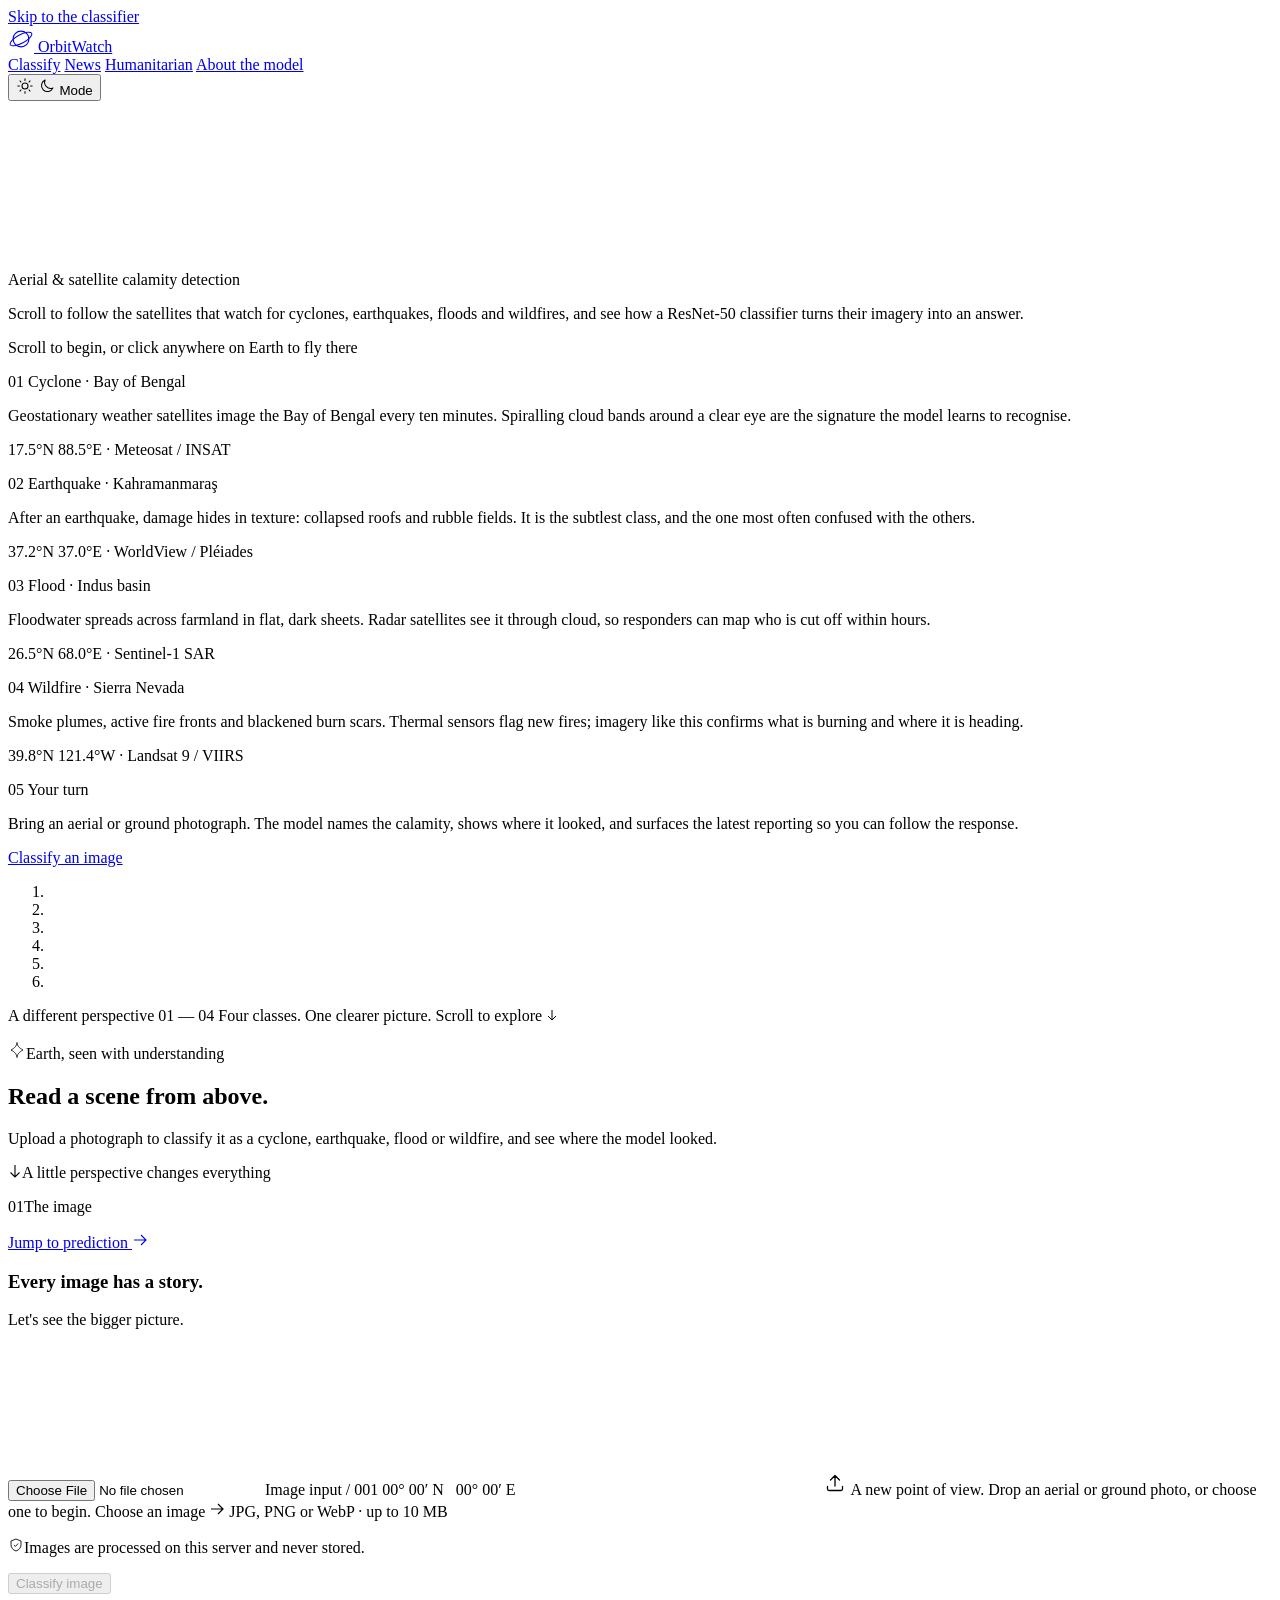
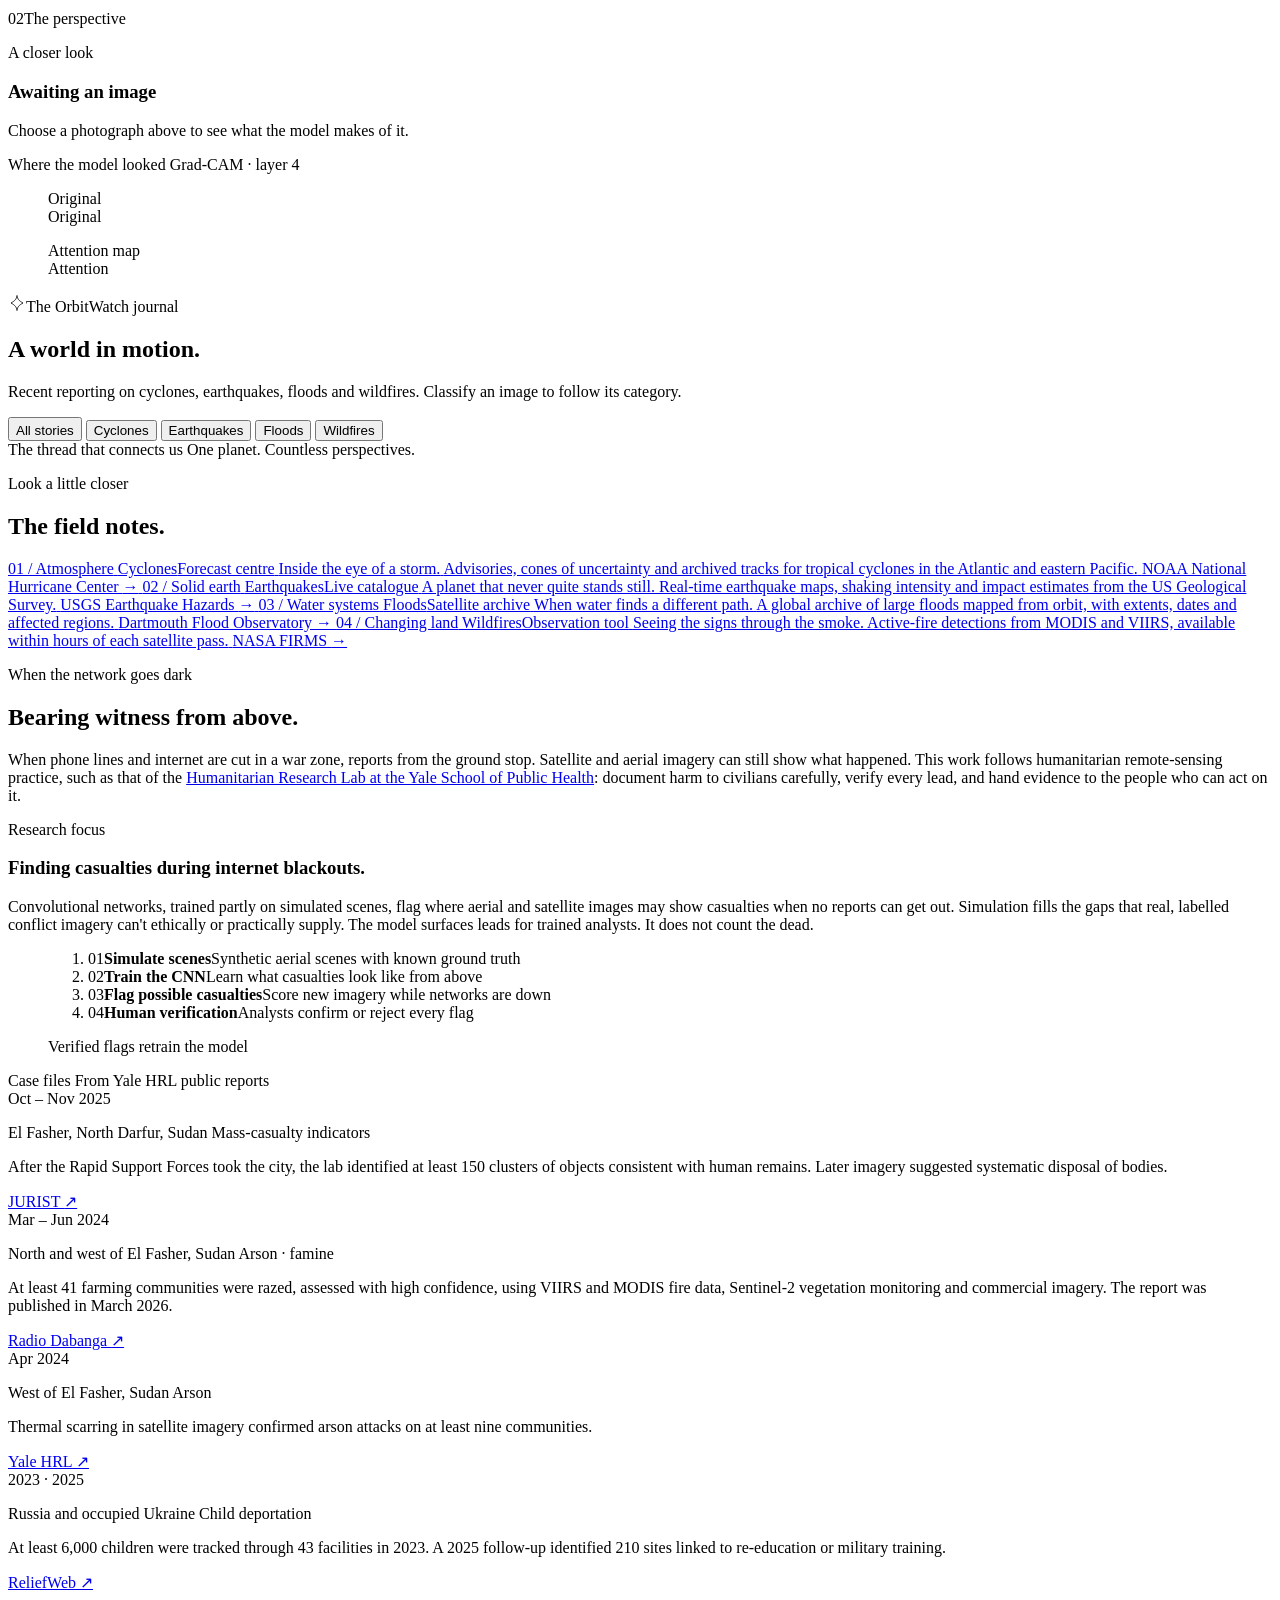
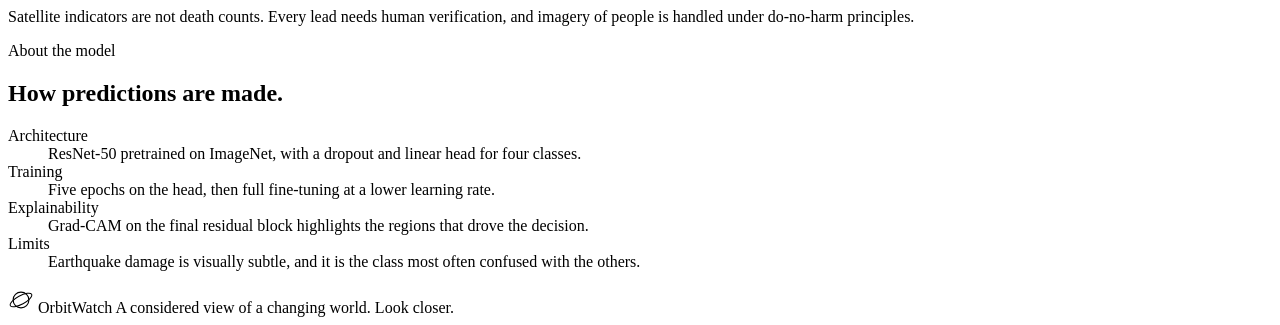
==== commit e5f1d24d: "News fallback chain with photos, flow-chart pipeline, no italics - News providers tried in order: Ne" ====
--- a/app/static/index.html
+++ b/app/static/index.html
@@ -19,7 +19,7 @@
   </script>
   <link rel="preconnect" href="https://fonts.googleapis.com">
   <link rel="preconnect" href="https://fonts.gstatic.com" crossorigin>
-  <link href="https://fonts.googleapis.com/css2?family=DM+Sans:opsz,wght@9..40,400;9..40,500;9..40,600&family=EB+Garamond:ital,wght@0,400;0,500;1,400;1,500&display=swap" rel="stylesheet">
+  <link href="https://fonts.googleapis.com/css2?family=DM+Sans:opsz,wght@9..40,400;9..40,500;9..40,600&family=EB+Garamond:wght@400;500&display=swap" rel="stylesheet">
   <link rel="stylesheet" href="/static/styles.css">
 </head>
 <body>
@@ -114,7 +114,7 @@
             <svg width="12" height="12" viewBox="0 0 12 12" aria-hidden="true"><path d="M6 1v10M2 7l4 4 4-4" fill="none" stroke="currentColor" stroke-width="1"/></svg></span>
           <div class="intro-center">
             <p class="eyebrow strong"><svg class="sparkle" width="18" height="18" viewBox="0 0 24 24" aria-hidden="true"><path d="M12 2c.6 4.6 2.4 6.9 8 10-5.6 3.1-7.4 5.4-8 10-.6-4.6-2.4-6.9-8-10 5.6-3.1 7.4-5.4 8-10Z" fill="none" stroke="currentColor" stroke-width="1.1"/></svg>Earth, seen with understanding</p>
-            <h2 class="hero-title" id="classify-title">Read a scene <em>from above.</em></h2>
+            <h2 class="hero-title" id="classify-title">Read a scene <span class="accent-word">from above.</span></h2>
             <p class="hero-sub">Upload a photograph to classify it as a cyclone, earthquake, flood or wildfire, and see where the model looked<span class="period" id="period">.</span></p>
             <p class="hero-cue"><span class="cue-circle" aria-hidden="true"><svg width="14" height="14" viewBox="0 0 14 14"><path d="M7 1v12M2.5 8.5 7 13l4.5-4.5" fill="none" stroke="currentColor" stroke-width="1.1"/></svg></span>A little perspective changes everything</p>
           </div>
@@ -127,7 +127,7 @@
               <a class="text-link" href="#prediction" id="jump-link">Jump to prediction <svg width="16" height="16" viewBox="0 0 16 16" aria-hidden="true"><path d="M2 8h12M9 3l5 5-5 5" fill="none" stroke="currentColor" stroke-width="1.1"/></svg></a>
             </div>
             <div class="section-title-row">
-              <h3 class="section-title">Every image has <em>a story.</em></h3>
+              <h3 class="section-title">Every image has <span class="accent-word">a story.</span></h3>
               <p class="section-aside">Let's see the bigger picture.</p>
             </div>
 
@@ -218,7 +218,7 @@
       <div class="container journal-head">
         <div>
           <p class="eyebrow strong"><svg class="sparkle" width="18" height="18" viewBox="0 0 24 24" aria-hidden="true"><path d="M12 2c.6 4.6 2.4 6.9 8 10-5.6 3.1-7.4 5.4-8 10-.6-4.6-2.4-6.9-8-10 5.6-3.1 7.4-5.4 8-10Z" fill="none" stroke="currentColor" stroke-width="1.1"/></svg>The OrbitWatch journal</p>
-          <h2 class="display" id="news-title">A world <em>in motion.</em></h2>
+          <h2 class="display" id="news-title">A world <span class="accent-word">in motion.</span></h2>
         </div>
         <p class="section-aside" id="news-sub">Recent reporting on cyclones, earthquakes, floods and wildfires. Classify an image to follow its category.</p>
       </div>
@@ -235,16 +235,23 @@
         <div class="container band-inner" id="news-grid" aria-busy="true"></div>
         <div class="container band-foot">
           <span class="eyebrow">The thread that connects us</span>
-          <em class="band-quote">One planet. Countless perspectives.</em>
+          <span class="band-quote">One planet. Countless perspectives.</span>
           <span class="eyebrow" id="news-provider"></span>
         </div>
+      </div>
+      <div class="container more-stories" id="more-stories" hidden>
+        <div class="more-head">
+          <span class="eyebrow strong">More stories</span>
+          <span class="eyebrow" id="more-count"></span>
+        </div>
+        <div class="more-grid" id="more-grid"></div>
       </div>
     </section>
 
     <!-- Field notes -->
     <section class="field-notes container" aria-labelledby="notes-title">
       <p class="eyebrow">Look a little closer</p>
-      <h2 class="display" id="notes-title">The field <em>notes.</em></h2>
+      <h2 class="display" id="notes-title">The field <span class="accent-word">notes.</span></h2>
       <div class="notes-grid">
         <a class="note" href="https://www.nhc.noaa.gov/" target="_blank" rel="noopener noreferrer" data-class="cyclone">
           <span class="note-tile"><span class="eyebrow">01 / Atmosphere</span></span>
@@ -283,20 +290,23 @@
       <div class="container hum-inner">
         <div class="hum-head">
           <p class="eyebrow strong">When the network goes dark</p>
-          <h2 class="display" id="hum-title">Bearing <em>witness</em> from above.</h2>
+          <h2 class="display" id="hum-title">Bearing <span class="accent-word">witness</span> from above.</h2>
           <p class="hum-lede">When phone lines and internet are cut in a war zone, reports from the ground stop. Satellite and aerial imagery can still show what happened. This work follows humanitarian remote-sensing practice, such as that of the <a href="https://medicine.yale.edu/lab/khoshnood/" target="_blank" rel="noopener noreferrer">Humanitarian Research Lab at the Yale School of Public Health</a>: document harm to civilians carefully, verify every lead, and hand evidence to the people who can act on it.</p>
         </div>
 
         <article class="research">
           <p class="eyebrow strong">Research focus</p>
-          <h3 class="research-title">Finding casualties <em>during internet blackouts.</em></h3>
+          <h3 class="research-title">Finding casualties <span class="accent-word">during internet blackouts.</span></h3>
           <p>Convolutional networks, trained partly on simulated scenes, flag where aerial and satellite images may show casualties when no reports can get out. Simulation fills the gaps that real, labelled conflict imagery can't ethically or practically supply. The model surfaces leads for trained analysts. It does not count the dead.</p>
-          <ol class="pipeline">
-            <li><span class="num">01</span>Simulate scenes</li>
-            <li><span class="num">02</span>Train the CNN</li>
-            <li><span class="num">03</span>Flag possible casualties</li>
-            <li><span class="num">04</span>Human verification</li>
-          </ol>
+          <figure class="flow" aria-label="Pipeline: simulate scenes, train the CNN, flag possible casualties, human verification. Verified flags feed back into training.">
+            <ol class="flow-steps">
+              <li class="flow-node"><span class="flow-num">01</span><span class="flow-text"><strong>Simulate scenes</strong><span>Synthetic aerial scenes with known ground truth</span></span></li>
+              <li class="flow-node"><span class="flow-num">02</span><span class="flow-text"><strong>Train the CNN</strong><span>Learn what casualties look like from above</span></span></li>
+              <li class="flow-node"><span class="flow-num">03</span><span class="flow-text"><strong>Flag possible casualties</strong><span>Score new imagery while networks are down</span></span></li>
+              <li class="flow-node flow-human"><span class="flow-num">04</span><span class="flow-text"><strong>Human verification</strong><span>Analysts confirm or reject every flag</span></span></li>
+            </ol>
+            <span class="flow-loop" aria-hidden="true"><span class="flow-loop-label">Verified flags retrain the model</span></span>
+          </figure>
         </article>
 
         <div class="cases">
@@ -344,7 +354,7 @@
     <!-- About -->
     <section id="about" class="about container" aria-labelledby="about-title">
       <p class="eyebrow">About the model</p>
-      <h2 class="display" id="about-title">How predictions <em>are made.</em></h2>
+      <h2 class="display" id="about-title">How predictions <span class="accent-word">are made.</span></h2>
       <dl class="facts">
         <div><dt class="eyebrow strong">Architecture</dt><dd>ResNet-50 pretrained on ImageNet, with a dropout and linear head for four classes.</dd></div>
         <div><dt class="eyebrow strong">Training</dt><dd>Five epochs on the head, then full fine-tuning at a lower learning rate.</dd></div>
@@ -365,6 +375,15 @@
     </div>
   </footer>
 
+  <template id="story-card-tpl">
+    <a class="story" target="_blank" rel="noopener noreferrer">
+      <span class="story-media"><span class="tile"></span><img alt="" loading="lazy" referrerpolicy="no-referrer" hidden></span>
+      <span class="story-meta"><span class="story-kicker"></span><span class="story-time"></span></span>
+      <span class="story-title"></span>
+      <span class="story-sum"></span>
+    </a>
+  </template>
+
   <template id="radar-item-tpl">
     <a class="radar-item" target="_blank" rel="noopener noreferrer">
       <span class="radar-thumb"><img alt="" loading="lazy" referrerpolicy="no-referrer" hidden></span>
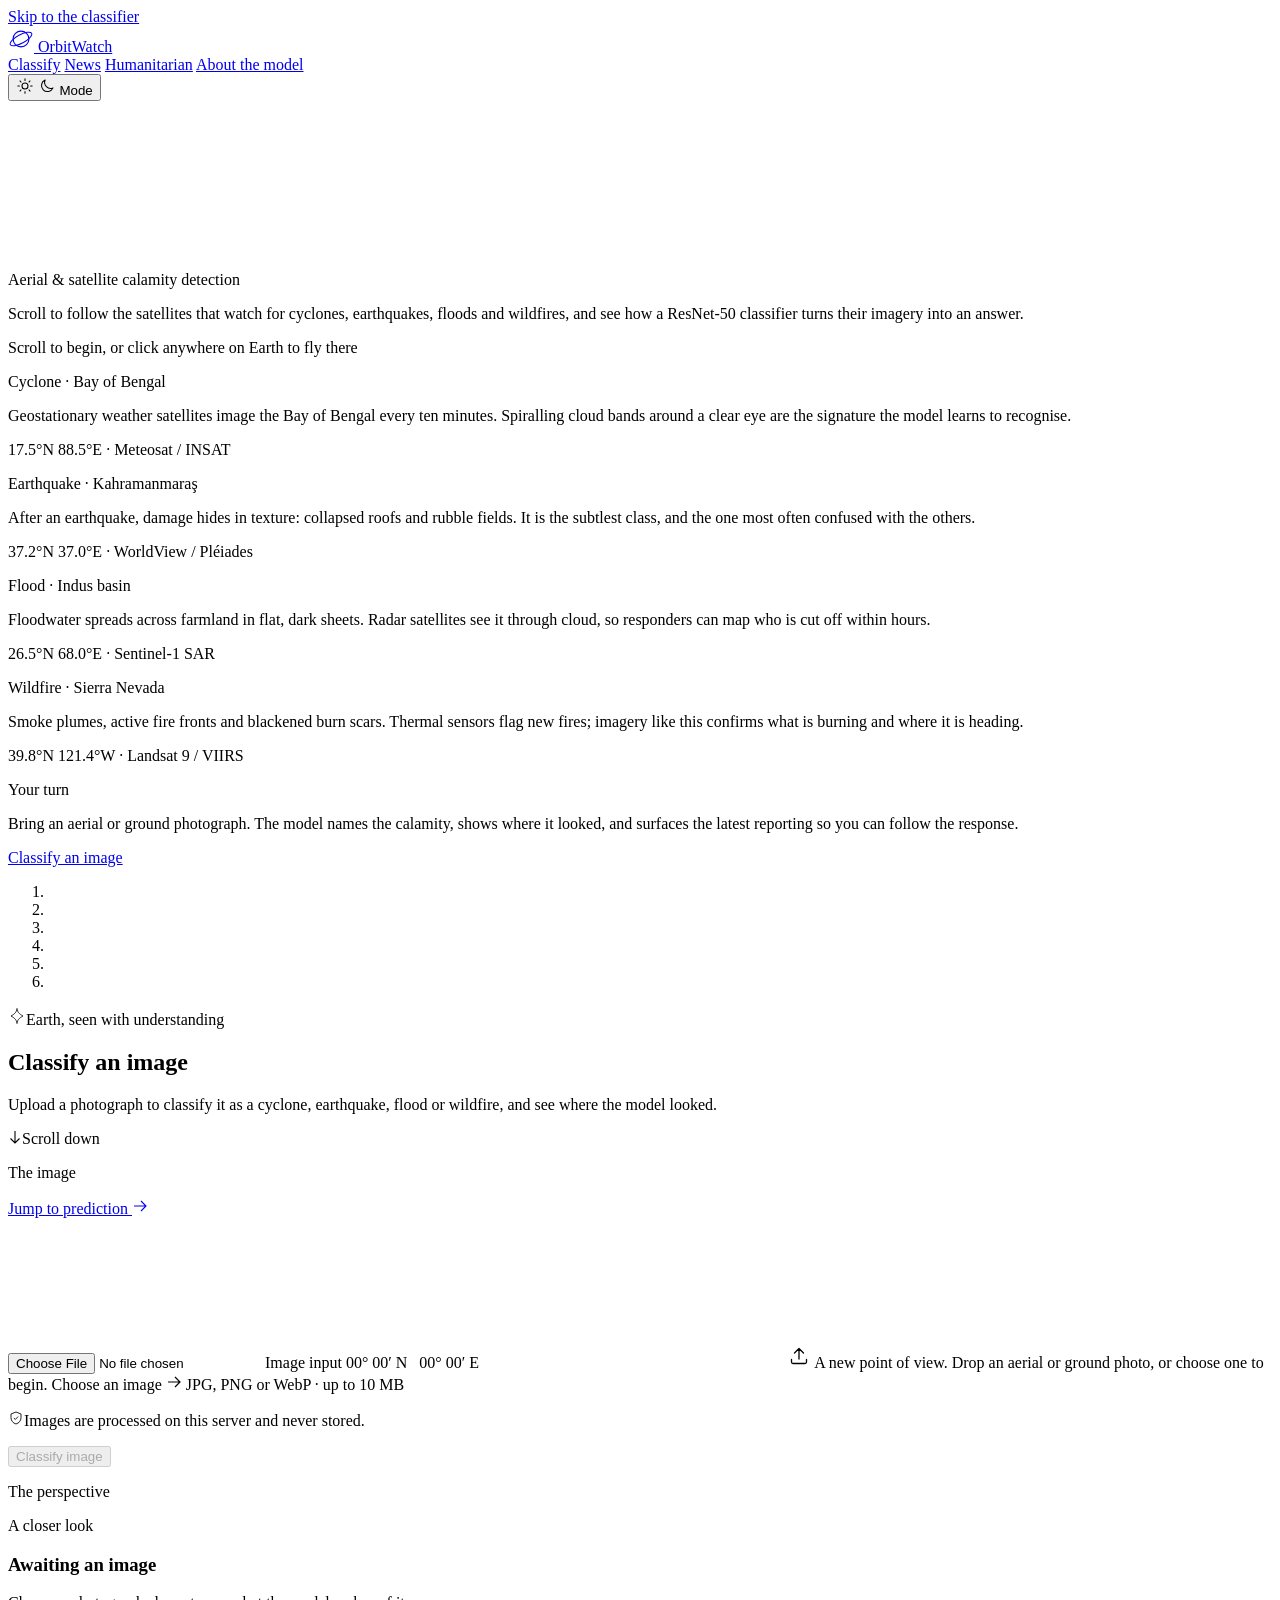
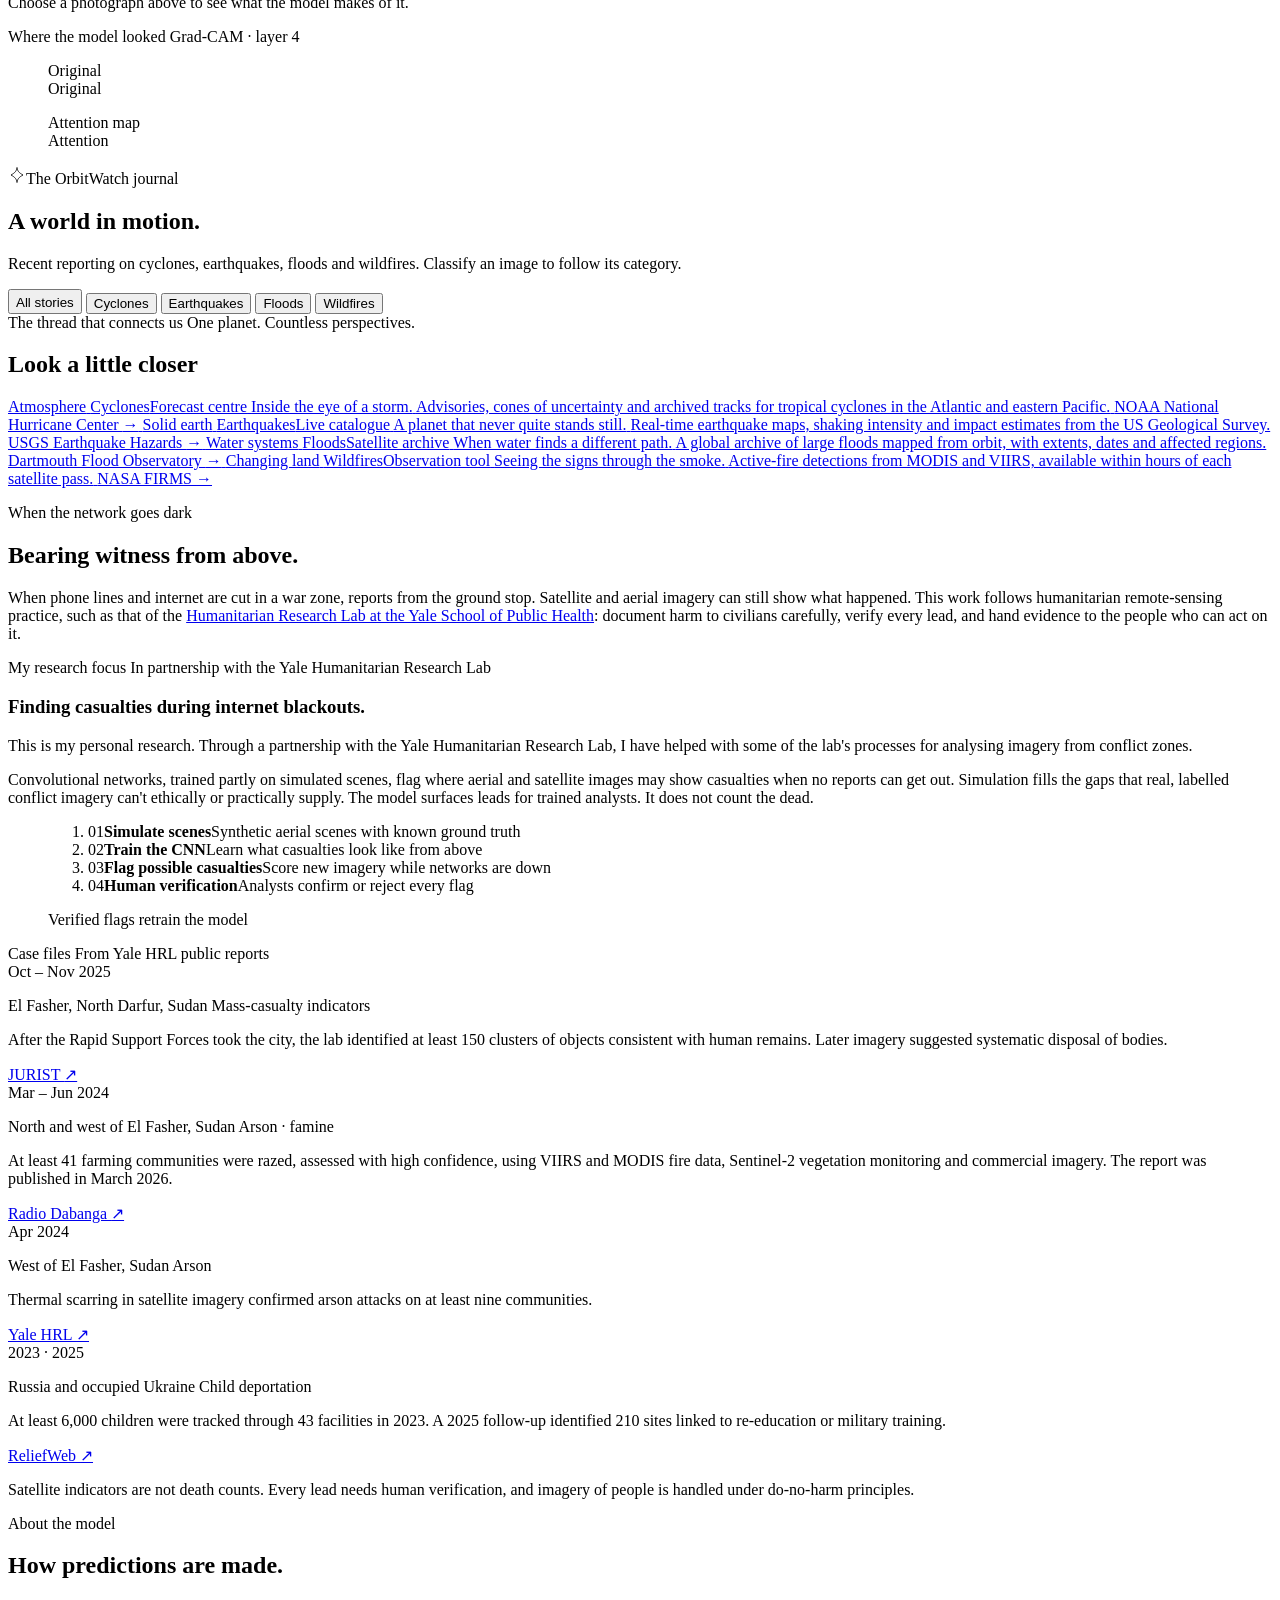
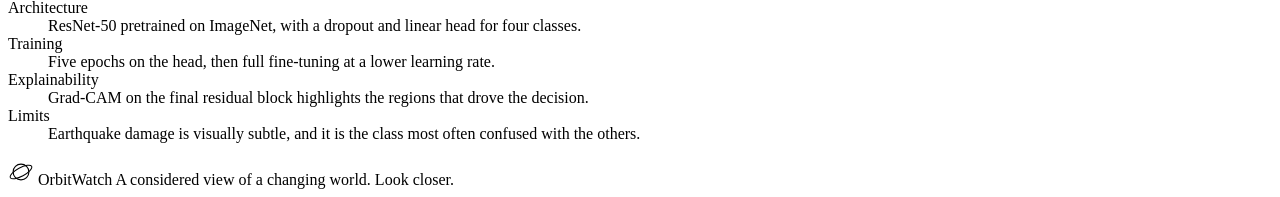
==== commit 45a5b57d: "One typeface, quieter intro, research credited to my work with Yale HRL - EB Garamond across the who" ====
--- a/app/static/index.html
+++ b/app/static/index.html
@@ -19,7 +19,7 @@
   </script>
   <link rel="preconnect" href="https://fonts.googleapis.com">
   <link rel="preconnect" href="https://fonts.gstatic.com" crossorigin>
-  <link href="https://fonts.googleapis.com/css2?family=DM+Sans:opsz,wght@9..40,400;9..40,500;9..40,600&family=EB+Garamond:wght@400;500&display=swap" rel="stylesheet">
+  <link href="https://fonts.googleapis.com/css2?family=EB+Garamond:wght@400;500;600&display=swap" rel="stylesheet">
   <link rel="stylesheet" href="/static/styles.css">
 </head>
 <body>
@@ -67,27 +67,27 @@
             </p>
           </article>
           <article class="chapter" data-chapter="1" data-hotspot="cyclone" data-lat="17.5" data-lon="88.5">
-            <p class="overline"><span class="index">01</span> Cyclone · Bay of Bengal</p>
+            <p class="overline">Cyclone · Bay of Bengal</p>
             <p class="cover-lead">Geostationary weather satellites image the Bay of Bengal every ten minutes. Spiralling cloud bands around a clear eye are the signature the model learns to recognise.</p>
             <p class="readout mono">17.5°N  88.5°E · Meteosat / INSAT</p>
           </article>
           <article class="chapter" data-chapter="2" data-hotspot="earthquake" data-lat="37.2" data-lon="37">
-            <p class="overline"><span class="index">02</span> Earthquake · Kahramanmaraş</p>
+            <p class="overline">Earthquake · Kahramanmaraş</p>
             <p class="cover-lead">After an earthquake, damage hides in texture: collapsed roofs and rubble fields. It is the subtlest class, and the one most often confused with the others.</p>
             <p class="readout mono">37.2°N  37.0°E · WorldView / Pléiades</p>
           </article>
           <article class="chapter" data-chapter="3" data-hotspot="flood" data-lat="26.5" data-lon="68">
-            <p class="overline"><span class="index">03</span> Flood · Indus basin</p>
+            <p class="overline">Flood · Indus basin</p>
             <p class="cover-lead">Floodwater spreads across farmland in flat, dark sheets. Radar satellites see it through cloud, so responders can map who is cut off within hours.</p>
             <p class="readout mono">26.5°N  68.0°E · Sentinel-1 SAR</p>
           </article>
           <article class="chapter" data-chapter="4" data-hotspot="wildfire" data-lat="39.8" data-lon="-121.4">
-            <p class="overline"><span class="index">04</span> Wildfire · Sierra Nevada</p>
+            <p class="overline">Wildfire · Sierra Nevada</p>
             <p class="cover-lead">Smoke plumes, active fire fronts and blackened burn scars. Thermal sensors flag new fires; imagery like this confirms what is burning and where it is heading.</p>
             <p class="readout mono">39.8°N  121.4°W · Landsat 9 / VIIRS</p>
           </article>
           <article class="chapter" data-chapter="5" data-lat="10" data-lon="40">
-            <p class="overline"><span class="index">05</span> Your turn</p>
+            <p class="overline">Your turn</p>
             <p class="cover-lead">Bring an aerial or ground photograph. The model names the calamity, shows where it looked, and surfaces the latest reporting so you can follow the response.</p>
             <a class="btn btn-box" href="#classify">Classify an image</a>
           </article>
@@ -107,28 +107,19 @@
         <div class="orbit-arcs" aria-hidden="true"><span></span><span></span><span></span><span></span><i></i></div>
 
         <div class="intro-layer" id="intro-layer">
-          <span class="corner tl eyebrow">A different perspective</span>
-          <span class="corner tr eyebrow">01 — 04</span>
-          <span class="corner bl eyebrow">Four classes. One clearer picture.</span>
-          <span class="corner br eyebrow">Scroll to explore
-            <svg width="12" height="12" viewBox="0 0 12 12" aria-hidden="true"><path d="M6 1v10M2 7l4 4 4-4" fill="none" stroke="currentColor" stroke-width="1"/></svg></span>
           <div class="intro-center">
             <p class="eyebrow strong"><svg class="sparkle" width="18" height="18" viewBox="0 0 24 24" aria-hidden="true"><path d="M12 2c.6 4.6 2.4 6.9 8 10-5.6 3.1-7.4 5.4-8 10-.6-4.6-2.4-6.9-8-10 5.6-3.1 7.4-5.4 8-10Z" fill="none" stroke="currentColor" stroke-width="1.1"/></svg>Earth, seen with understanding</p>
-            <h2 class="hero-title" id="classify-title">Read a scene <span class="accent-word">from above.</span></h2>
+            <h2 class="visually-hidden" id="classify-title">Classify an image</h2>
             <p class="hero-sub">Upload a photograph to classify it as a cyclone, earthquake, flood or wildfire, and see where the model looked<span class="period" id="period">.</span></p>
-            <p class="hero-cue"><span class="cue-circle" aria-hidden="true"><svg width="14" height="14" viewBox="0 0 14 14"><path d="M7 1v12M2.5 8.5 7 13l4.5-4.5" fill="none" stroke="currentColor" stroke-width="1.1"/></svg></span>A little perspective changes everything</p>
+            <p class="hero-cue"><span class="cue-circle" aria-hidden="true"><svg width="14" height="14" viewBox="0 0 14 14"><path d="M7 1v12M2.5 8.5 7 13l4.5-4.5" fill="none" stroke="currentColor" stroke-width="1.1"/></svg></span><span class="typewriter" aria-label="Scroll down"><span class="typewriter-text" aria-hidden="true">Scroll down</span></span></p>
           </div>
         </div>
 
         <div class="portal" id="portal">
           <div class="portal-inner container">
             <div class="section-bar">
-              <p class="section-tag"><span class="num">01</span>The image</p>
+              <p class="section-tag">The image</p>
               <a class="text-link" href="#prediction" id="jump-link">Jump to prediction <svg width="16" height="16" viewBox="0 0 16 16" aria-hidden="true"><path d="M2 8h12M9 3l5 5-5 5" fill="none" stroke="currentColor" stroke-width="1.1"/></svg></a>
-            </div>
-            <div class="section-title-row">
-              <h3 class="section-title">Every image has <span class="accent-word">a story.</span></h3>
-              <p class="section-aside">Let's see the bigger picture.</p>
             </div>
 
             <form class="upload" id="upload-form" novalidate>
@@ -136,7 +127,7 @@
                 <input id="file-input" name="file" type="file" accept="image/jpeg,image/png,image/webp" class="visually-hidden">
                 <span class="panel-grid" aria-hidden="true"></span>
                 <span class="panel-tick tl" aria-hidden="true"></span><span class="panel-tick br" aria-hidden="true"></span>
-                <span class="panel-label left eyebrow">Image input / 001</span>
+                <span class="panel-label left eyebrow">Image input</span>
                 <span class="panel-label right eyebrow" id="panel-coords">00° 00′ N &nbsp; 00° 00′ E</span>
                 <span class="rings" aria-hidden="true"><i></i><i></i><i></i><i></i><i></i></span>
                 <span class="ripples" id="ripples" aria-hidden="true"></span>
@@ -171,7 +162,7 @@
     <!-- 02 · Prediction -->
     <section id="prediction" class="prediction container" aria-labelledby="prediction-title">
       <div class="section-bar">
-        <p class="section-tag"><span class="num">02</span>The perspective</p>
+        <p class="section-tag">The perspective</p>
         <span class="eyebrow">A closer look</span>
       </div>
       <div class="result" id="result" aria-live="polite" data-state="empty">
@@ -250,32 +241,31 @@
 
     <!-- Field notes -->
     <section class="field-notes container" aria-labelledby="notes-title">
-      <p class="eyebrow">Look a little closer</p>
-      <h2 class="display" id="notes-title">The field <span class="accent-word">notes.</span></h2>
+      <h2 class="eyebrow" id="notes-title">Look a little closer</h2>
       <div class="notes-grid">
         <a class="note" href="https://www.nhc.noaa.gov/" target="_blank" rel="noopener noreferrer" data-class="cyclone">
-          <span class="note-tile"><span class="eyebrow">01 / Atmosphere</span></span>
+          <span class="note-tile"><span class="eyebrow">Atmosphere</span></span>
           <span class="note-meta"><span>Cyclones</span><span>Forecast centre</span></span>
           <span class="note-title">Inside the eye of a storm.</span>
           <span class="note-body">Advisories, cones of uncertainty and archived tracks for tropical cyclones in the Atlantic and eastern Pacific.</span>
           <span class="note-source">NOAA National Hurricane Center <span aria-hidden="true">→</span></span>
         </a>
         <a class="note" href="https://earthquake.usgs.gov/" target="_blank" rel="noopener noreferrer" data-class="earthquake">
-          <span class="note-tile"><span class="eyebrow">02 / Solid earth</span></span>
+          <span class="note-tile"><span class="eyebrow">Solid earth</span></span>
           <span class="note-meta"><span>Earthquakes</span><span>Live catalogue</span></span>
           <span class="note-title">A planet that never quite stands still.</span>
           <span class="note-body">Real-time earthquake maps, shaking intensity and impact estimates from the US Geological Survey.</span>
           <span class="note-source">USGS Earthquake Hazards <span aria-hidden="true">→</span></span>
         </a>
         <a class="note" href="https://floodobservatory.colorado.edu/" target="_blank" rel="noopener noreferrer" data-class="flood">
-          <span class="note-tile"><span class="eyebrow">03 / Water systems</span></span>
+          <span class="note-tile"><span class="eyebrow">Water systems</span></span>
           <span class="note-meta"><span>Floods</span><span>Satellite archive</span></span>
           <span class="note-title">When water finds a different path.</span>
           <span class="note-body">A global archive of large floods mapped from orbit, with extents, dates and affected regions.</span>
           <span class="note-source">Dartmouth Flood Observatory <span aria-hidden="true">→</span></span>
         </a>
         <a class="note" href="https://firms.modaps.eosdis.nasa.gov/" target="_blank" rel="noopener noreferrer" data-class="wildfire">
-          <span class="note-tile"><span class="eyebrow">04 / Changing land</span></span>
+          <span class="note-tile"><span class="eyebrow">Changing land</span></span>
           <span class="note-meta"><span>Wildfires</span><span>Observation tool</span></span>
           <span class="note-title">Seeing the signs through the smoke.</span>
           <span class="note-body">Active-fire detections from MODIS and VIIRS, available within hours of each satellite pass.</span>
@@ -295,8 +285,9 @@
         </div>
 
         <article class="research">
-          <p class="eyebrow strong">Research focus</p>
+          <p class="eyebrow strong">My research focus <span class="research-partner">In partnership with the Yale Humanitarian Research Lab</span></p>
           <h3 class="research-title">Finding casualties <span class="accent-word">during internet blackouts.</span></h3>
+          <p class="research-note">This is my personal research. Through a partnership with the Yale Humanitarian Research Lab, I have helped with some of the lab's processes for analysing imagery from conflict zones.</p>
           <p>Convolutional networks, trained partly on simulated scenes, flag where aerial and satellite images may show casualties when no reports can get out. Simulation fills the gaps that real, labelled conflict imagery can't ethically or practically supply. The model surfaces leads for trained analysts. It does not count the dead.</p>
           <figure class="flow" aria-label="Pipeline: simulate scenes, train the CNN, flag possible casualties, human verification. Verified flags feed back into training.">
             <ol class="flow-steps">
